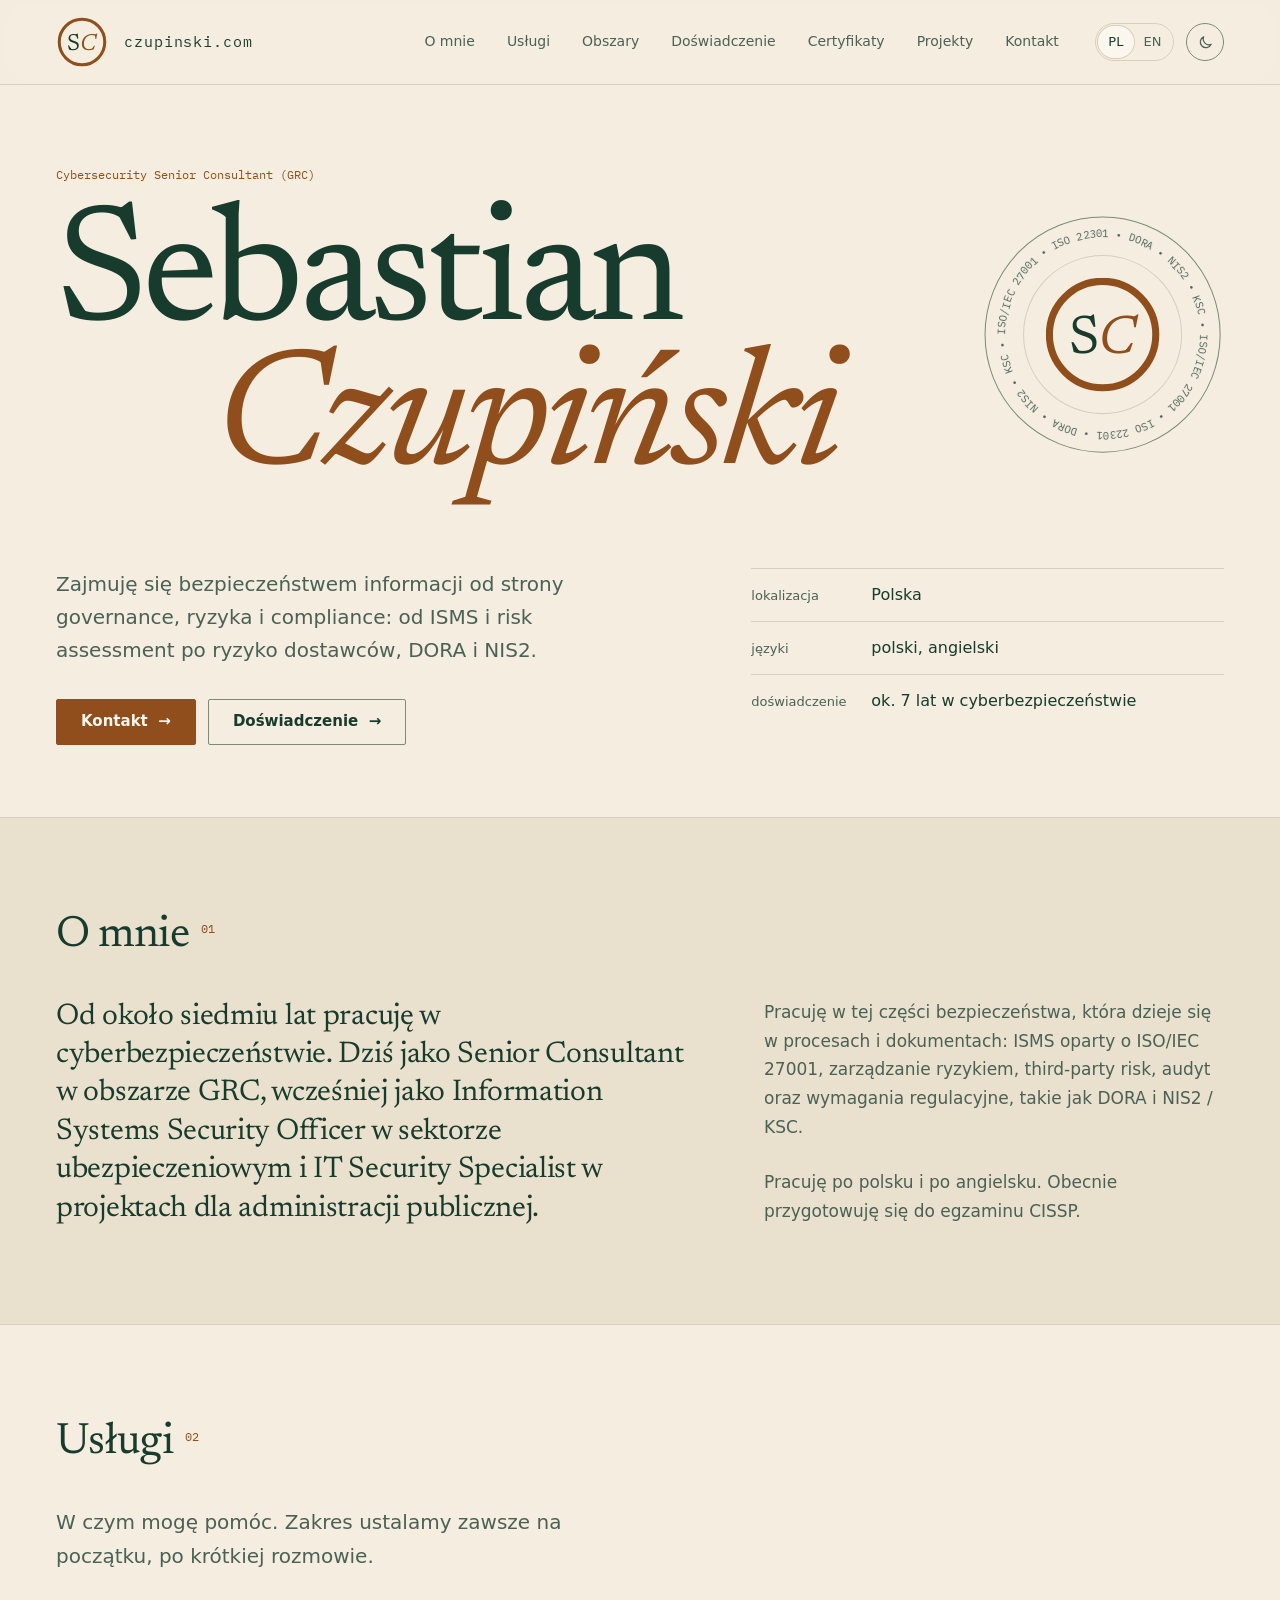
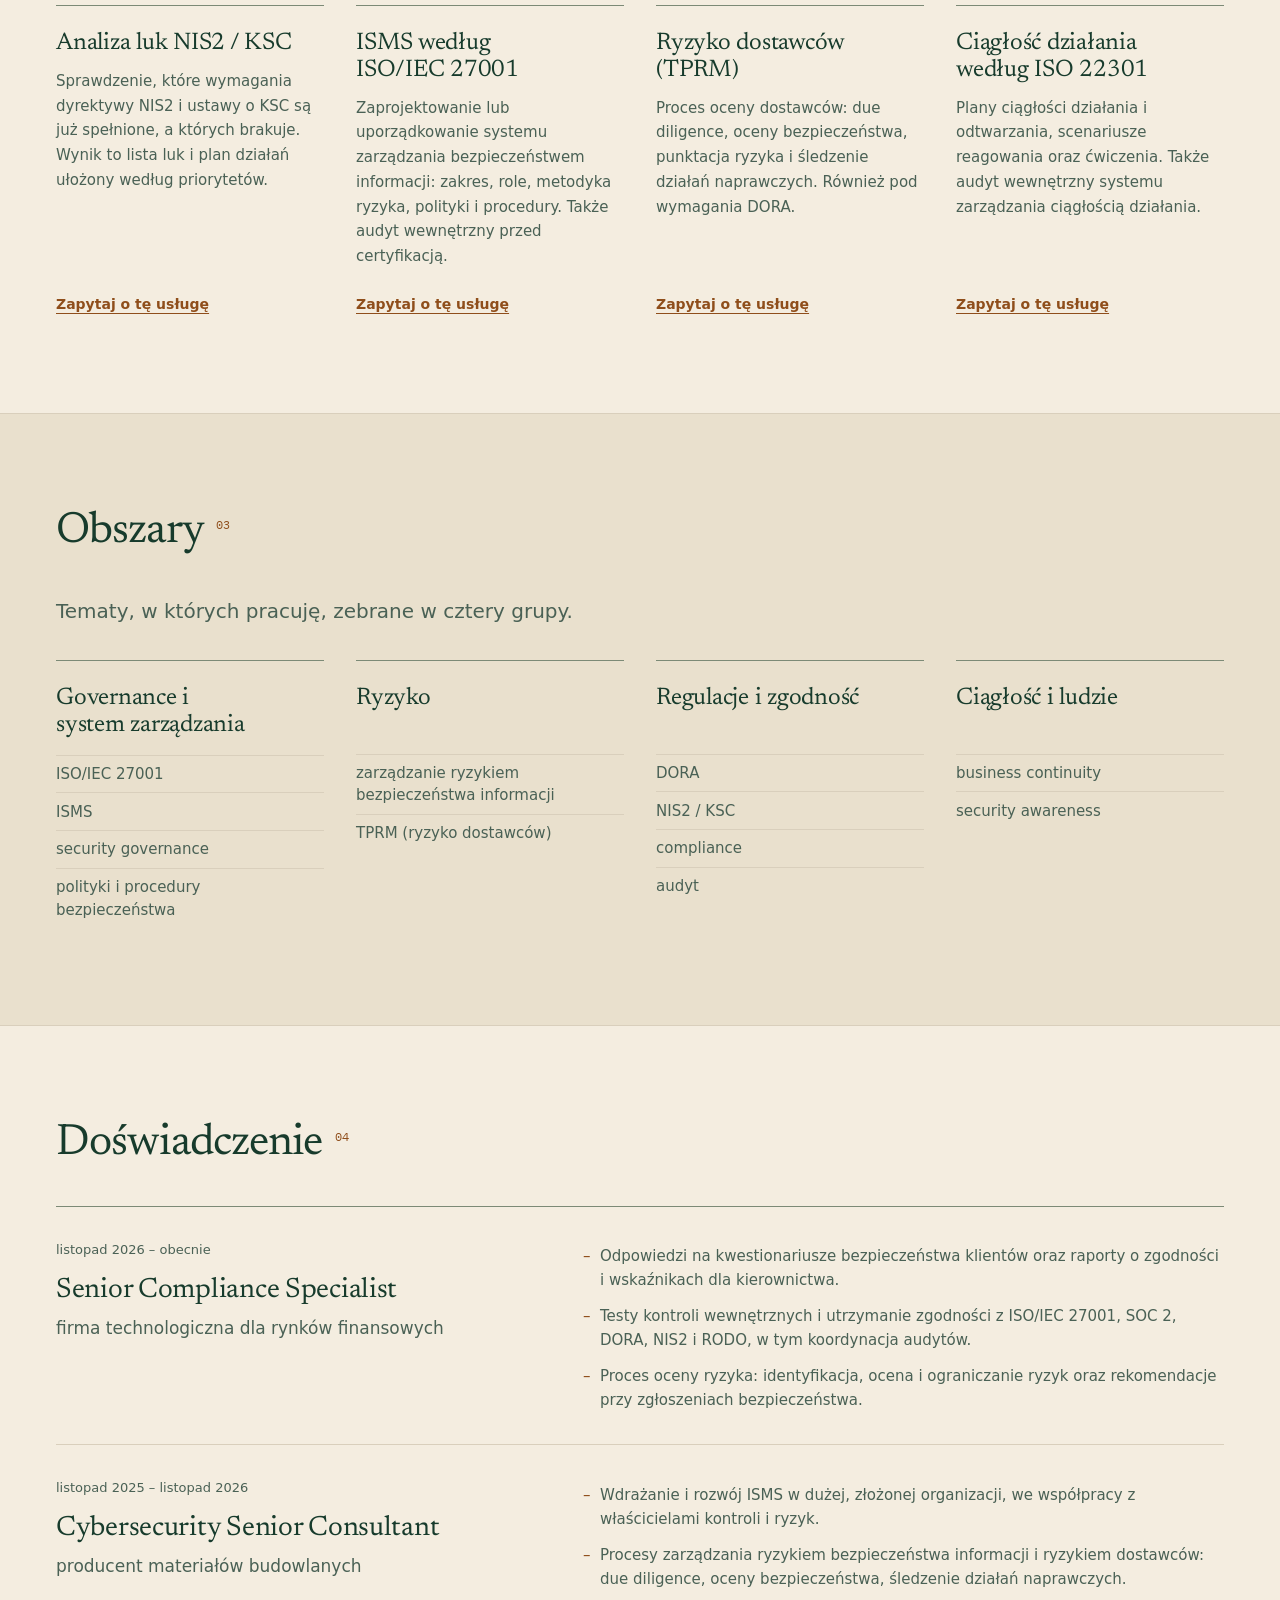
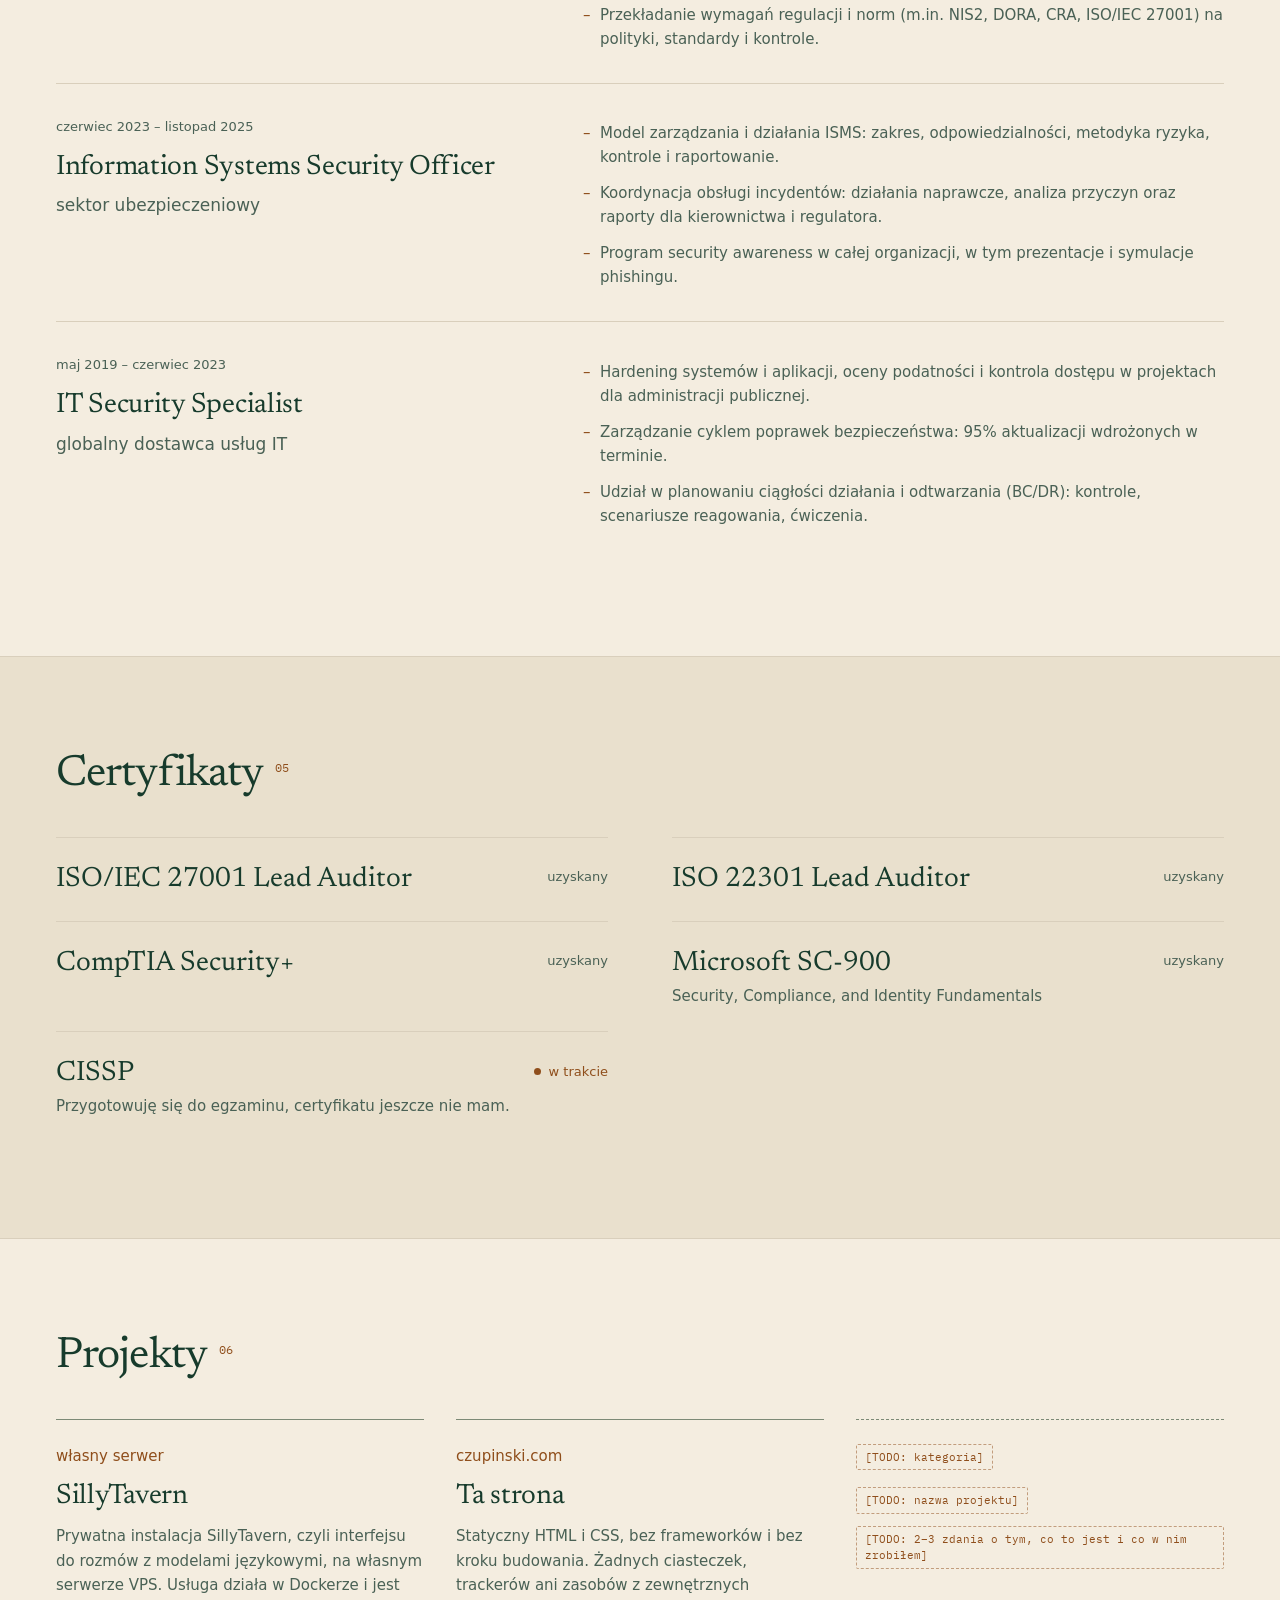
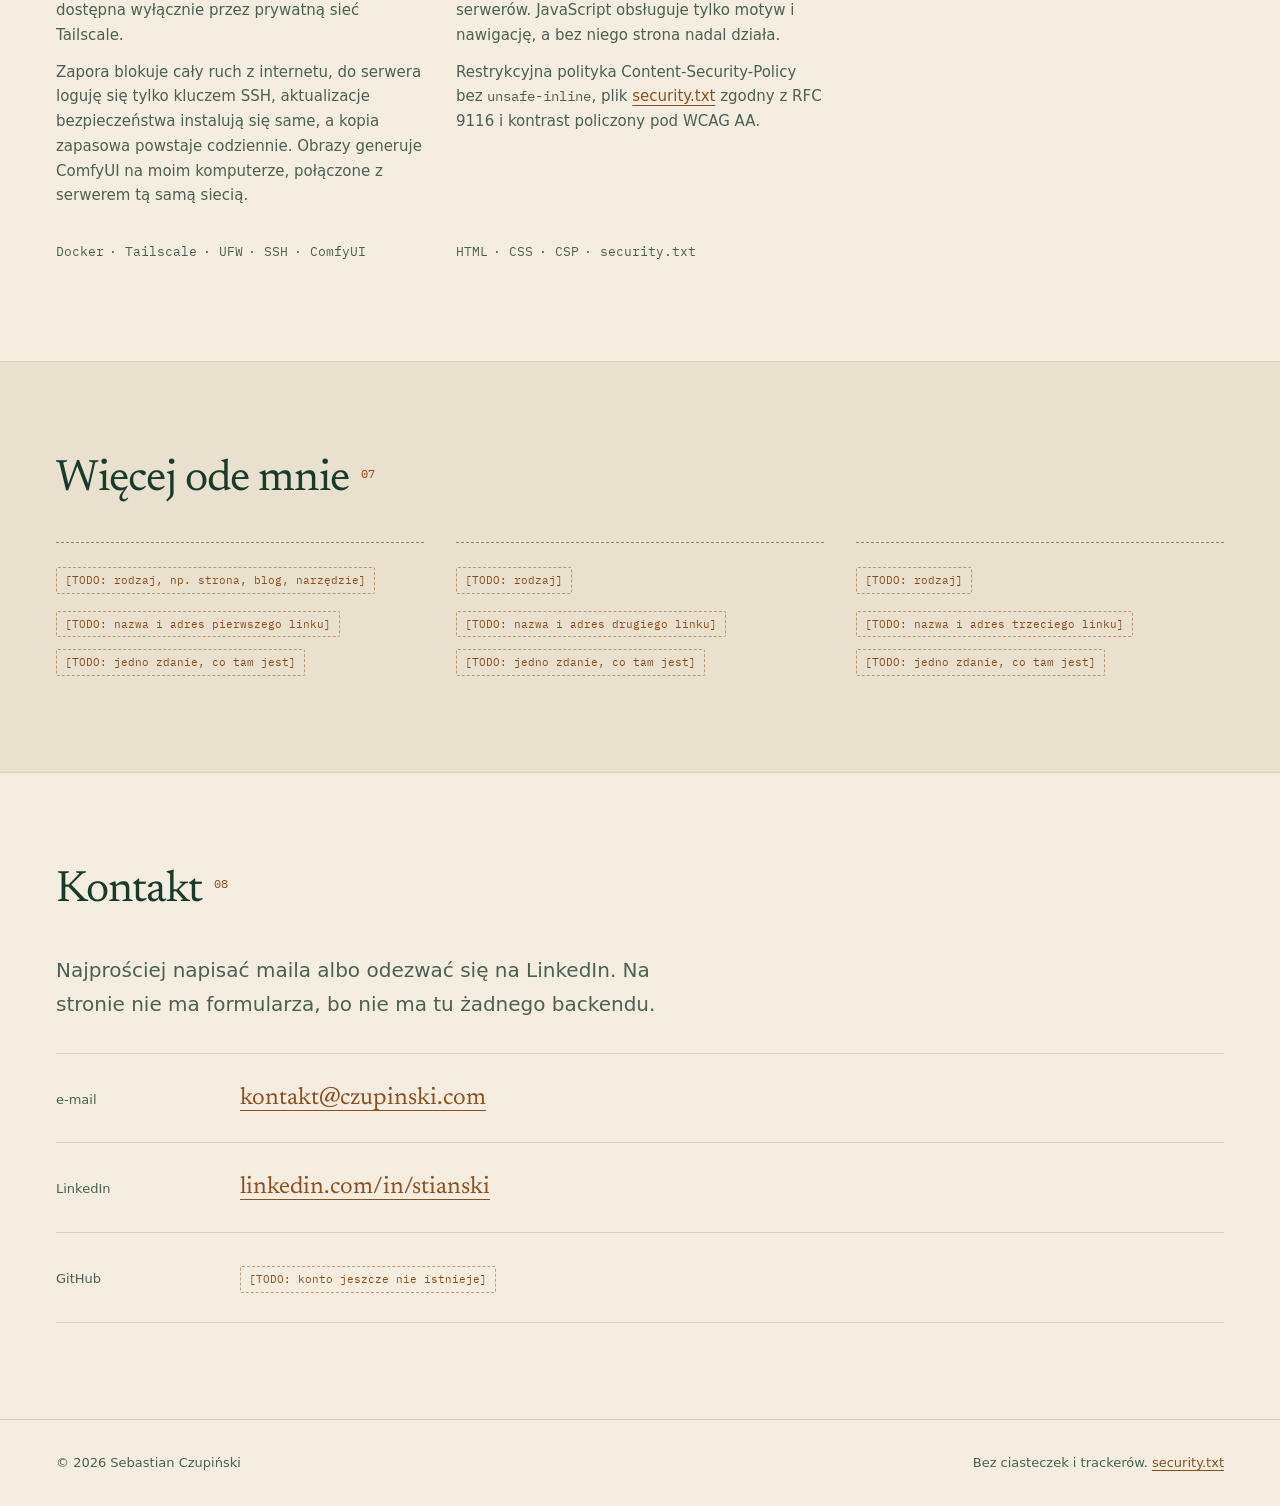
==== index.html @ 632280e1 "Strona czupinski.com: pierwsza wersja do publikacji Kopia katalogu site/ z repozytorium moja-strona " ====
<!DOCTYPE html>
<!-- data-theme="dark" to wartość domyślna; theme.js podmienia ją na zapisany wybór. -->
<html lang="pl" data-theme="dark">
<head>
  <meta charset="utf-8">
  <meta name="viewport" content="width=device-width, initial-scale=1">

  <!--
    Content-Security-Policy. GitHub Pages nie pozwala ustawiać nagłówków HTTP,
    więc polityka jest w znaczniku meta. Zasada: wszystko zabronione (default-src 'none'),
    a potem dopuszczamy tylko własne pliki ('self'). Bez 'unsafe-inline'.
    Hash sha256 dopuszcza jeden konkretny blok inline: dane JSON-LD na dole <head>.
    Po każdej zmianie tego bloku hash trzeba policzyć od nowa: tools\csp-hash.ps1
    Uwaga: frame-ancestors nie działa w meta, to wymagałoby prawdziwego nagłówka.
  -->
  <meta http-equiv="Content-Security-Policy" content="default-src 'none'; script-src 'self' 'sha256-uf+V+81mCAwcq2b9zGaPlx1YVVVJV5bXtL/+klP1aIU='; style-src 'self'; img-src 'self'; font-src 'self'; base-uri 'none'; form-action 'none'">
  <meta name="referrer" content="strict-origin-when-cross-origin">

  <title>Sebastian Czupiński | Cybersecurity Senior Consultant (GRC)</title>
  <meta name="description" content="Sebastian Czupiński, Cybersecurity Senior Consultant (GRC). ISO/IEC 27001, ISMS, zarządzanie ryzykiem, TPRM, DORA, NIS2 / KSC.">
  <meta name="author" content="Sebastian Czupiński">
  <meta name="theme-color" content="#0f1f1a">

  <!-- Adres kanoniczny i powiązanie wersji językowych (dla wyszukiwarek). -->
  <link rel="canonical" href="https://czupinski.com/">
  <link rel="alternate" hreflang="pl" href="https://czupinski.com/">
  <link rel="alternate" hreflang="en" href="https://czupinski.com/en/">
  <link rel="alternate" hreflang="x-default" href="https://czupinski.com/">

  <!-- Open Graph: podgląd linku w komunikatorach i na LinkedIn. Adresy muszą być pełne. -->
  <meta property="og:type" content="website">
  <meta property="og:site_name" content="czupinski.com">
  <meta property="og:title" content="Sebastian Czupiński | Cybersecurity Senior Consultant (GRC)">
  <meta property="og:description" content="Bezpieczeństwo informacji od strony governance, ryzyka i compliance: ISMS, risk assessment, ryzyko dostawców, DORA i NIS2.">
  <meta property="og:url" content="https://czupinski.com/">
  <meta property="og:locale" content="pl_PL">
  <meta property="og:locale:alternate" content="en_GB">
  <meta property="og:image" content="https://czupinski.com/assets/img/og.png">
  <meta property="og:image:width" content="1200">
  <meta property="og:image:height" content="630">
  <meta property="og:image:alt" content="Sebastian Czupiński, Cybersecurity Senior Consultant (GRC)">
  <meta name="twitter:card" content="summary_large_image">

  <link rel="icon" href="assets/img/favicon.svg" type="image/svg+xml">
  <!-- Czcionka nagłówków pobierana z wyprzedzeniem, żeby imię i nazwisko w hero nie "przeskakiwało".
       Dwa pliki, bo "ń" siedzi w zestawie latin-ext. crossorigin jest wymagane przy czcionkach. -->
  <link rel="preload" href="assets/fonts/newsreader-latin-400-normal.woff2" as="font" type="font/woff2" crossorigin>
  <link rel="preload" href="assets/fonts/newsreader-latin-ext-400-italic.woff2" as="font" type="font/woff2" crossorigin>
  <link rel="stylesheet" href="assets/css/style.css">
  <!-- Celowo bez defer: skrypt ma ustawić motyw przed narysowaniem strony. -->
  <script src="assets/js/theme.js"></script>
  <!-- Menu na telefonie, aktywna sekcja, pasek postępu. defer = nie blokuje rysowania strony. -->
  <script src="assets/js/nav.js" defer></script>

  <!-- Dane strukturalne dla wyszukiwarek. Jedna linia, bo z jej treści liczony jest hash w CSP. -->
  <script type="application/ld+json">{"@context":"https://schema.org","@type":"Person","name":"Sebastian Czupiński","jobTitle":"Cybersecurity Senior Consultant (GRC)","url":"https://czupinski.com/","address":{"@type":"PostalAddress","addressCountry":"PL"},"knowsLanguage":["pl","en"],"knowsAbout":["ISO/IEC 27001","ISMS","Information security risk management","Third-party risk management (TPRM)","DORA","NIS2","Audit","Compliance","Security policies and procedures","Security governance","Business continuity","Security awareness"],"sameAs":["https://www.linkedin.com/in/stianski"]}</script>
</head>
<body>
  <a class="skip-link" href="#tresc">Przejdź do treści</a>

  <header class="site-header">
    <div class="container header-inner">
      <a class="brand" href="#top" aria-label="Sebastian Czupiński, początek strony">
        <svg class="brand-mark" viewBox="0 0 120 120" aria-hidden="true" focusable="false">
          <circle class="monogram-ring" cx="60" cy="60" r="52.5"/>
          <text class="monogram-letters" x="59" y="78" text-anchor="middle">S<tspan class="monogram-c">C</tspan></text>
        </svg>
        <span>czupinski.com</span>
      </a>

      <nav class="site-nav" id="menu" aria-label="Sekcje strony">
        <ul>
          <li><a href="#o-mnie">O mnie</a></li>
          <li><a href="#uslugi">Usługi</a></li>
          <li><a href="#obszary">Obszary</a></li>
          <li><a href="#doswiadczenie">Doświadczenie</a></li>
          <li><a href="#certyfikaty">Certyfikaty</a></li>
          <li><a href="#projekty">Projekty</a></li>
          <li><a href="#kontakt">Kontakt</a></li>
        </ul>
      </nav>

      <div class="header-tools">
        <nav class="lang-switch" aria-label="Wersja językowa">
          <span aria-current="true" lang="pl">PL</span>
          <!-- Pełna ścieżka do pliku (a nie samo "en/"), żeby link działał także po otwarciu
               strony dwuklikiem z dysku, gdzie nie ma serwera, który sam dobierze index.html. -->
          <a href="en/index.html" lang="en" hreflang="en" aria-label="English version">EN</a>
        </nav>
        <button class="theme-toggle" type="button" data-theme-toggle
                aria-label="Włącz motyw jasny"
                data-label-light="Włącz motyw jasny"
                data-label-dark="Włącz motyw ciemny">
          <svg class="icon-sun" viewBox="0 0 24 24" fill="none" stroke="currentColor" stroke-width="1.75" stroke-linecap="round" aria-hidden="true" focusable="false">
            <circle cx="12" cy="12" r="4"/>
            <path d="M12 2.5v2.5M12 19v2.5M2.5 12H5M19 12h2.5M5.3 5.3l1.8 1.8M16.9 16.9l1.8 1.8M5.3 18.7l1.8-1.8M16.9 7.1l1.8-1.8"/>
          </svg>
          <svg class="icon-moon" viewBox="0 0 24 24" fill="none" stroke="currentColor" stroke-width="1.75" stroke-linecap="round" stroke-linejoin="round" aria-hidden="true" focusable="false">
            <path d="M20 14.5A8 8 0 0 1 9.5 4a8 8 0 1 0 10.5 10.5z"/>
          </svg>
        </button>
        <!-- Przycisk menu: widoczny tylko na wąskim ekranie i tylko z JavaScriptem (nav.js). -->
        <button class="nav-toggle" type="button" data-nav-toggle
                aria-controls="menu" aria-expanded="false"
                aria-label="Otwórz menu"
                data-label-open="Otwórz menu"
                data-label-close="Zamknij menu">
          <svg class="icon-open" viewBox="0 0 24 24" fill="none" stroke="currentColor" stroke-width="1.75" stroke-linecap="round" aria-hidden="true" focusable="false">
            <path d="M4 8h16M4 16h16"/>
          </svg>
          <svg class="icon-close" viewBox="0 0 24 24" fill="none" stroke="currentColor" stroke-width="1.75" stroke-linecap="round" aria-hidden="true" focusable="false">
            <path d="M6 6l12 12M18 6L6 18"/>
          </svg>
        </button>
      </div>
    </div>
  </header>

  <main id="tresc">

    <!-- 1. HERO -->
    <section class="hero" id="top" aria-labelledby="hero-tytul">
      <div class="container hero-inner">
        <div>
          <p class="eyebrow">Cybersecurity Senior Consultant (GRC)</p>
          <h1 id="hero-tytul">Sebastian <span class="name-accent">Czupiński</span></h1>
          <p class="hero-lead">Zajmuję się bezpieczeństwem informacji od strony governance, ryzyka i compliance: od ISMS i risk assessment po ryzyko dostawców, DORA i NIS2.</p>
          <p class="hero-actions">
            <a class="button" href="#kontakt">Kontakt</a>
            <a class="button button-ghost" href="#doswiadczenie">Doświadczenie</a>
          </p>
          <dl class="hero-facts">
            <div><dt>lokalizacja</dt><dd>Polska</dd></div>
            <div><dt>języki</dt><dd>polski, angielski</dd></div>
            <div><dt>doświadczenie</dt><dd>ok. 7 lat w cyberbezpieczeństwie</dd></div>
          </dl>
        </div>
        <!-- "Pieczęć zgodności" zamiast zdjęcia: monogram, a dookoła normy i regulacje (te same,
             co w sekcji "Obszary"). Dekoracja, więc ukryta przed czytnikami ekranu. -->
        <svg class="seal" viewBox="0 0 240 240" aria-hidden="true" focusable="false">
          <defs>
            <path id="seal-path" d="M24 120A96 96 0 1 1 216 120A96 96 0 1 1 24 120"/>
          </defs>
          <circle class="seal-ring seal-ring-outer" cx="120" cy="120" r="116"/>
          <circle class="seal-ring" cx="120" cy="120" r="78"/>
          <g class="seal-spin">
            <text class="seal-text"><textPath href="#seal-path" textLength="596" lengthAdjust="spacing">ISO/IEC 27001 &#8226; ISO 22301 &#8226; DORA &#8226; NIS2 &#8226; KSC &#8226; ISO/IEC 27001 &#8226; ISO 22301 &#8226; DORA &#8226; NIS2 &#8226; KSC &#8226;</textPath></text>
          </g>
          <g transform="translate(60 60)">
            <circle class="monogram-ring" cx="60" cy="60" r="52.5"/>
            <text class="monogram-letters" x="59" y="78" text-anchor="middle">S<tspan class="monogram-c">C</tspan></text>
          </g>
        </svg>
      </div>
    </section>

    <!-- 2. O MNIE -->
    <section class="section band-alt" id="o-mnie" aria-labelledby="o-mnie-tytul">
      <div class="container section-inner">
        <header>
          <span class="section-label" aria-hidden="true">01</span>
          <h2 id="o-mnie-tytul">O mnie</h2>
        </header>
        <div class="prose">
          <p>Od około siedmiu lat pracuję w cyberbezpieczeństwie. Dziś jako Senior Consultant w obszarze GRC, wcześniej jako Information Systems Security Officer w sektorze ubezpieczeniowym i IT Security Specialist w projektach dla administracji publicznej.</p>
          <p>Pracuję w tej części bezpieczeństwa, która dzieje się w procesach i dokumentach: ISMS oparty o ISO/IEC 27001, zarządzanie ryzykiem, third-party risk, audyt oraz wymagania regulacyjne, takie jak DORA i NIS2 / KSC.</p>
          <p>Pracuję po polsku i po angielsku. Obecnie przygotowuję się do egzaminu CISSP.</p>
        </div>
      </div>
    </section>

    <!-- 3. USŁUGI
         Nowa usługa = skopiuj cały blok <article class="service"> ... </article>. -->
    <section class="section" id="uslugi" aria-labelledby="uslugi-tytul">
      <div class="container section-inner">
        <header>
          <span class="section-label" aria-hidden="true">02</span>
          <h2 id="uslugi-tytul">Usługi</h2>
        </header>
        <div>
          <p class="section-intro">W czym mogę pomóc. Zakres ustalamy zawsze na początku, po krótkiej rozmowie.</p>
          <div class="service-list">
            <article class="service">
              <h3>Analiza luk NIS2 / KSC</h3>
              <p>Sprawdzenie, które wymagania dyrektywy NIS2 i ustawy o KSC są już spełnione, a których brakuje. Wynik to lista luk i plan działań ułożony według priorytetów.</p>
              <a href="#kontakt">Zapytaj o tę usługę</a>
            </article>
            <article class="service">
              <h3>ISMS według ISO/IEC 27001</h3>
              <p>Zaprojektowanie lub uporządkowanie systemu zarządzania bezpieczeństwem informacji: zakres, role, metodyka ryzyka, polityki i procedury. Także audyt wewnętrzny przed certyfikacją.</p>
              <a href="#kontakt">Zapytaj o tę usługę</a>
            </article>
            <article class="service">
              <h3>Ryzyko dostawców (TPRM)</h3>
              <p>Proces oceny dostawców: due diligence, oceny bezpieczeństwa, punktacja ryzyka i śledzenie działań naprawczych. Również pod wymagania DORA.</p>
              <a href="#kontakt">Zapytaj o tę usługę</a>
            </article>
            <article class="service">
              <h3>Ciągłość działania według ISO 22301</h3>
              <p>Plany ciągłości działania i odtwarzania, scenariusze reagowania oraz ćwiczenia. Także audyt wewnętrzny systemu zarządzania ciągłością działania.</p>
              <a href="#kontakt">Zapytaj o tę usługę</a>
            </article>
          </div>
        </div>
      </div>
    </section>

    <!-- 4. OBSZARY -->
    <section class="section band-alt" id="obszary" aria-labelledby="obszary-tytul">
      <div class="container section-inner">
        <header>
          <span class="section-label" aria-hidden="true">03</span>
          <h2 id="obszary-tytul">Obszary</h2>
        </header>
        <div>
          <p class="section-intro">Tematy, w których pracuję, zebrane w cztery grupy.</p>
          <div class="area-grid">
            <div class="area">
              <h3>Governance i system zarządzania</h3>
              <ul class="tags">
                <li>ISO/IEC 27001</li>
                <li>ISMS</li>
                <li>security governance</li>
                <li>polityki i procedury bezpieczeństwa</li>
              </ul>
            </div>
            <div class="area">
              <h3>Ryzyko</h3>
              <ul class="tags">
                <li>zarządzanie ryzykiem bezpieczeństwa informacji</li>
                <li>TPRM (ryzyko dostawców)</li>
              </ul>
            </div>
            <div class="area">
              <h3>Regulacje i zgodność</h3>
              <ul class="tags">
                <li>DORA</li>
                <li>NIS2 / KSC</li>
                <li>compliance</li>
                <li>audyt</li>
              </ul>
            </div>
            <div class="area">
              <h3>Ciągłość i ludzie</h3>
              <ul class="tags">
                <li>business continuity</li>
                <li>security awareness</li>
              </ul>
            </div>
          </div>
        </div>
      </div>
    </section>

    <!-- 5. DOŚWIADCZENIE -->
    <section class="section" id="doswiadczenie" aria-labelledby="doswiadczenie-tytul">
      <div class="container section-inner">
        <header>
          <span class="section-label" aria-hidden="true">04</span>
          <h2 id="doswiadczenie-tytul">Doświadczenie</h2>
        </header>
        <!-- Lista uporządkowana (ol), bo kolejność ma znaczenie: od najnowszej roli.
             Każda pozycja: lewa część (daty, stanowisko, firma), prawa część (najważniejsze zadania). -->
        <ol class="timeline">
          <li>
            <div class="timeline-head">
              <p class="timeline-meta">listopad 2026 – obecnie</p>
              <h3>Senior Compliance Specialist</h3>
              <p class="timeline-context">firma technologiczna dla rynków finansowych</p>
            </div>
            <!-- Nazwy pracodawców są na razie ukryte (zostaje sama branża). Pełne nazwy: docs/TODO.md.
                 Zakres tej roli to zakres obowiązków, nie osiągnięcia: do poprawienia po kilku miesiącach. -->
            <ul class="timeline-points">
              <li>Odpowiedzi na kwestionariusze bezpieczeństwa klientów oraz raporty o zgodności i wskaźnikach dla kierownictwa.</li>
              <li>Testy kontroli wewnętrznych i utrzymanie zgodności z ISO/IEC 27001, SOC 2, DORA, NIS2 i RODO, w tym koordynacja audytów.</li>
              <li>Proces oceny ryzyka: identyfikacja, ocena i ograniczanie ryzyk oraz rekomendacje przy zgłoszeniach bezpieczeństwa.</li>
            </ul>
          </li>
          <li>
            <div class="timeline-head">
              <p class="timeline-meta">listopad 2025 – listopad 2026</p>
              <h3>Cybersecurity Senior Consultant</h3>
              <p class="timeline-context">producent materiałów budowlanych</p>
            </div>
            <ul class="timeline-points">
              <li>Wdrażanie i rozwój ISMS w dużej, złożonej organizacji, we współpracy z właścicielami kontroli i ryzyk.</li>
              <li>Procesy zarządzania ryzykiem bezpieczeństwa informacji i ryzykiem dostawców: due diligence, oceny bezpieczeństwa, śledzenie działań naprawczych.</li>
              <li>Przekładanie wymagań regulacji i norm (m.in. NIS2, DORA, CRA, ISO/IEC 27001) na polityki, standardy i kontrole.</li>
            </ul>
          </li>
          <li>
            <div class="timeline-head">
              <p class="timeline-meta">czerwiec 2023 – listopad 2025</p>
              <h3>Information Systems Security Officer</h3>
              <p class="timeline-context">sektor ubezpieczeniowy</p>
            </div>
            <ul class="timeline-points">
              <li>Model zarządzania i działania ISMS: zakres, odpowiedzialności, metodyka ryzyka, kontrole i raportowanie.</li>
              <li>Koordynacja obsługi incydentów: działania naprawcze, analiza przyczyn oraz raporty dla kierownictwa i regulatora.</li>
              <li>Program security awareness w całej organizacji, w tym prezentacje i symulacje phishingu.</li>
            </ul>
          </li>
          <li>
            <div class="timeline-head">
              <p class="timeline-meta">maj 2019 – czerwiec 2023</p>
              <h3>IT Security Specialist</h3>
              <p class="timeline-context">globalny dostawca usług IT</p>
            </div>
            <ul class="timeline-points">
              <li>Hardening systemów i aplikacji, oceny podatności i kontrola dostępu w projektach dla administracji publicznej.</li>
              <li>Zarządzanie cyklem poprawek bezpieczeństwa: 95% aktualizacji wdrożonych w terminie.</li>
              <li>Udział w planowaniu ciągłości działania i odtwarzania (BC/DR): kontrole, scenariusze reagowania, ćwiczenia.</li>
            </ul>
          </li>
        </ol>
      </div>
    </section>

    <!-- 6. CERTYFIKATY -->
    <section class="section band-alt" id="certyfikaty" aria-labelledby="certyfikaty-tytul">
      <div class="container section-inner">
        <header>
          <span class="section-label" aria-hidden="true">05</span>
          <h2 id="certyfikaty-tytul">Certyfikaty</h2>
        </header>
        <ul class="cert-list">
          <li>
            <span class="cert-name">ISO/IEC 27001 Lead Auditor</span>
            <span class="status">uzyskany</span>
          </li>
          <li>
            <span class="cert-name">ISO 22301 Lead Auditor</span>
            <span class="status">uzyskany</span>
          </li>
          <li>
            <span class="cert-name">CompTIA Security+</span>
            <span class="status">uzyskany</span>
          </li>
          <li>
            <span class="cert-name">Microsoft SC-900
              <span class="cert-detail" lang="en">Security, Compliance, and Identity Fundamentals</span>
            </span>
            <span class="status">uzyskany</span>
          </li>
          <li>
            <span class="cert-name">CISSP
              <span class="cert-detail">Przygotowuję się do egzaminu, certyfikatu jeszcze nie mam.</span>
            </span>
            <span class="status status-progress">w trakcie</span>
          </li>
        </ul>
      </div>
    </section>

    <!-- 7. PROJEKTY
         Nowy projekt = skopiuj cały blok <article class="card"> ... </article>
         i podmień treść. Szczegóły w README.md. -->
    <section class="section" id="projekty" aria-labelledby="projekty-tytul">
      <div class="container section-inner">
        <header>
          <span class="section-label" aria-hidden="true">06</span>
          <h2 id="projekty-tytul">Projekty</h2>
        </header>
        <div class="card-grid">
          <article class="card">
            <p class="card-kicker">własny serwer</p>
            <h3>SillyTavern</h3>
            <p>Prywatna instalacja SillyTavern, czyli interfejsu do rozmów z modelami językowymi, na własnym serwerze VPS. Usługa działa w Dockerze i jest dostępna wyłącznie przez prywatną sieć Tailscale.</p>
            <p>Zapora blokuje cały ruch z internetu, do serwera loguję się tylko kluczem SSH, aktualizacje bezpieczeństwa instalują się same, a kopia zapasowa powstaje codziennie. Obrazy generuje ComfyUI na moim komputerze, połączone z serwerem tą samą siecią.</p>
            <ul class="tags">
              <li>Docker</li>
              <li>Tailscale</li>
              <li>UFW</li>
              <li>SSH</li>
              <li>ComfyUI</li>
            </ul>
          </article>

          <article class="card">
            <p class="card-kicker">czupinski.com</p>
            <h3>Ta strona</h3>
            <p>Statyczny HTML i CSS, bez frameworków i bez kroku budowania. Żadnych ciasteczek, trackerów ani zasobów z zewnętrznych serwerów. JavaScript obsługuje tylko motyw i nawigację, a bez niego strona nadal działa.</p>
            <p>Restrykcyjna polityka Content-Security-Policy bez <code>unsafe-inline</code>, plik <a href=".well-known/security.txt">security.txt</a> zgodny z RFC 9116 i kontrast policzony pod WCAG AA.</p>
            <ul class="tags">
              <li>HTML</li>
              <li>CSS</li>
              <li>CSP</li>
              <li>security.txt</li>
            </ul>
          </article>

          <!-- Pusty szablon na kolejny projekt. -->
          <article class="card card-empty">
            <p class="card-kicker"><span class="todo">[TODO: kategoria]</span></p>
            <h3><span class="todo">[TODO: nazwa projektu]</span></h3>
            <p><span class="todo">[TODO: 2–3 zdania o tym, co to jest i co w nim zrobiłem]</span></p>
          </article>
        </div>
      </div>
    </section>

    <!-- 8. LINKI: miejsce na promowane odnośniki (inne strony, profile, publikacje).
         Wypełnienie: zamień znaczniki na treść, a nazwę owiń linkiem, np.
         <h3><a href="https://adres" rel="noopener noreferrer">Nazwa</a></h3>
         Niepotrzebne karty usuń w całości. -->
    <section class="section band-alt" id="linki" aria-labelledby="linki-tytul">
      <div class="container section-inner">
        <header>
          <span class="section-label" aria-hidden="true">07</span>
          <h2 id="linki-tytul">Więcej ode mnie</h2>
        </header>
        <div class="card-grid">
          <article class="card card-empty">
            <p class="card-kicker"><span class="todo">[TODO: rodzaj, np. strona, blog, narzędzie]</span></p>
            <h3><span class="todo">[TODO: nazwa i adres pierwszego linku]</span></h3>
            <p><span class="todo">[TODO: jedno zdanie, co tam jest]</span></p>
          </article>
          <article class="card card-empty">
            <p class="card-kicker"><span class="todo">[TODO: rodzaj]</span></p>
            <h3><span class="todo">[TODO: nazwa i adres drugiego linku]</span></h3>
            <p><span class="todo">[TODO: jedno zdanie, co tam jest]</span></p>
          </article>
          <article class="card card-empty">
            <p class="card-kicker"><span class="todo">[TODO: rodzaj]</span></p>
            <h3><span class="todo">[TODO: nazwa i adres trzeciego linku]</span></h3>
            <p><span class="todo">[TODO: jedno zdanie, co tam jest]</span></p>
          </article>
        </div>
      </div>
    </section>

    <!-- 9. KONTAKT -->
    <section class="section" id="kontakt" aria-labelledby="kontakt-tytul">
      <div class="container section-inner">
        <header>
          <span class="section-label" aria-hidden="true">08</span>
          <h2 id="kontakt-tytul">Kontakt</h2>
        </header>
        <div>
          <p class="section-intro">Najprościej napisać maila albo odezwać się na LinkedIn. Na stronie nie ma formularza, bo nie ma tu żadnego backendu.</p>
          <!-- Po uzupełnieniu danych zamień znaczniki na linki. Gotowe wzory są w docs/WDROZENIE.md. -->
          <dl class="contact-list">
            <div><dt>e-mail</dt><dd><a href="mailto:kontakt@czupinski.com">kontakt@czupinski.com</a></dd></div>
            <div><dt>LinkedIn</dt><dd><a href="https://www.linkedin.com/in/stianski" rel="noopener noreferrer">linkedin.com/in/stianski</a></dd></div>
            <div><dt>GitHub</dt><dd><span class="todo">[TODO: konto jeszcze nie istnieje]</span></dd></div>
          </dl>
        </div>
      </div>
    </section>

  </main>

  <!-- 8. STOPKA -->
  <footer class="site-footer">
    <div class="container footer-inner">
      <p>© 2026 Sebastian Czupiński</p>
      <p>Bez ciasteczek i trackerów. <a href=".well-known/security.txt">security.txt</a></p>
    </div>
  </footer>
</body>
</html>
---- assets/css/style.css ----
/* ==========================================================================
   czupinski.com - arkusz stylów
   Jeden plik, bez preprocesora. Kolejność:
     1. Zmienne (paleta, typografia, odstępy)
     2. Baza i reset
     3. Elementy wspólne (linki, focus, przyciski, znacznik TODO)
     4. Nagłówek i nawigacja
     5. Hero
     6. Sekcje i ich zawartość
     7. Stopka, strona 404
     8. Punkty łamania (media queries)
     9. Ruch (tylko gdy użytkownik go nie ograniczył)
   Pełna dokumentacja kolorów: docs/paleta.md
   ========================================================================== */

/* 0. CZCIONKI --------------------------------------------------------------
   Dwie czcionki trzymane lokalnie w assets/fonts (licencja OFL, szczegóły w
   assets/fonts/README.md): Newsreader do nagłówków, IBM Plex Mono do etykiet.
   Dzięki temu strona wygląda tak samo na Windows, macOS i Androidzie.
   Każdy krój jest w dwóch plikach: "latin" (podstawowe znaki) i "latin-ext"
   (m.in. polskie ą, ę, ł, ń, ś, ź, ż). Zakres unicode-range mówi przeglądarce,
   który plik zawiera które znaki, więc wersja angielska pobiera tylko "latin".
   font-display: swap = tekst jest widoczny od razu w czcionce systemowej,
   a po chwili podmienia się na docelową. */
@font-face {
  font-family: "Newsreader";
  font-style: normal;
  font-weight: 400;
  font-display: swap;
  src: url("../fonts/newsreader-latin-ext-400-normal.woff2") format("woff2");
  unicode-range: U+0100-02BA, U+02BD-02C5, U+02C7-02CC, U+02CE-02D7, U+02DD-02FF, U+0304, U+0308, U+0329, U+1D00-1DBF, U+1E00-1E9F, U+1EF2-1EFF, U+2020, U+20A0-20AB, U+20AD-20C0, U+2113, U+2C60-2C7F, U+A720-A7FF;
}

@font-face {
  font-family: "Newsreader";
  font-style: normal;
  font-weight: 400;
  font-display: swap;
  src: url("../fonts/newsreader-latin-400-normal.woff2") format("woff2");
  unicode-range: U+0000-00FF, U+0131, U+0152-0153, U+02BB-02BC, U+02C6, U+02DA, U+02DC, U+0304, U+0308, U+0329, U+2000-206F, U+20AC, U+2122, U+2191, U+2193, U+2212, U+2215, U+FEFF, U+FFFD;
}

@font-face {
  font-family: "Newsreader";
  font-style: italic;
  font-weight: 400;
  font-display: swap;
  src: url("../fonts/newsreader-latin-ext-400-italic.woff2") format("woff2");
  unicode-range: U+0100-02BA, U+02BD-02C5, U+02C7-02CC, U+02CE-02D7, U+02DD-02FF, U+0304, U+0308, U+0329, U+1D00-1DBF, U+1E00-1E9F, U+1EF2-1EFF, U+2020, U+20A0-20AB, U+20AD-20C0, U+2113, U+2C60-2C7F, U+A720-A7FF;
}

@font-face {
  font-family: "Newsreader";
  font-style: italic;
  font-weight: 400;
  font-display: swap;
  src: url("../fonts/newsreader-latin-400-italic.woff2") format("woff2");
  unicode-range: U+0000-00FF, U+0131, U+0152-0153, U+02BB-02BC, U+02C6, U+02DA, U+02DC, U+0304, U+0308, U+0329, U+2000-206F, U+20AC, U+2122, U+2191, U+2193, U+2212, U+2215, U+FEFF, U+FFFD;
}

@font-face {
  font-family: "IBM Plex Mono";
  font-style: normal;
  font-weight: 400;
  font-display: swap;
  src: url("../fonts/ibm-plex-mono-latin-ext-400-normal.woff2") format("woff2");
  unicode-range: U+0100-02BA, U+02BD-02C5, U+02C7-02CC, U+02CE-02D7, U+02DD-02FF, U+0304, U+0308, U+0329, U+1D00-1DBF, U+1E00-1E9F, U+1EF2-1EFF, U+2020, U+20A0-20AB, U+20AD-20C0, U+2113, U+2C60-2C7F, U+A720-A7FF;
}

@font-face {
  font-family: "IBM Plex Mono";
  font-style: normal;
  font-weight: 400;
  font-display: swap;
  src: url("../fonts/ibm-plex-mono-latin-400-normal.woff2") format("woff2");
  unicode-range: U+0000-00FF, U+0131, U+0152-0153, U+02BB-02BC, U+02C6, U+02DA, U+02DC, U+0304, U+0308, U+0329, U+2000-206F, U+20AC, U+2122, U+2191, U+2193, U+2212, U+2215, U+FEFF, U+FFFD;
}

/* 1. ZMIENNE ---------------------------------------------------------------
   Motyw ciemny jest domyślny, więc jego kolory siedzą w :root.
   Motyw jasny tylko nadpisuje te same zmienne - reszta CSS nie wie,
   który motyw jest aktywny. Dzięki temu zmiana palety to edycja tych
   bloków i niczego więcej. */
:root {
  --color-bg: #0f1f1a;              /* tło strony */
  --color-surface: #162b23;         /* karty, tagi */
  --color-text: #f4ede0;            /* tekst główny */
  --color-heading: #f4ede0;         /* nagłówki */
  --color-text-muted: #b5bfb0;      /* tekst przygaszony */
  --color-accent: #d4935a;          /* miedź: linki, etykiety, akcenty */
  --color-accent-hover: #e6ae7c;    /* miedź po najechaniu */
  --color-on-accent: #0f1f1a;       /* tekst na miedzianym tle */
  --color-border: #2e4a3d;          /* obramowania dekoracyjne */
  --color-border-strong: #5f8472;   /* obramowania kontrolek (min. 3:1) */
  --color-rail: #0b1713;            /* boczne kolumny po obu stronach ekranu */

  /* Efekty: poświata w hero i cień kart. Osobne zmienne, bo w każdym
     motywie potrzebują innej siły. */
  --color-glow: rgba(31, 77, 58, 0.5);
  --shadow-card: 0 1px 0 rgba(244, 237, 224, 0.04) inset, 0 18px 40px -24px rgba(0, 0, 0, 0.6);

  /* Mówi przeglądarce, jak rysować własne elementy (paski przewijania itp.). */
  color-scheme: dark;

  /* Typografia: szeryfowa do nagłówków (ciepło), bezszeryfowa do tekstu
     (czytelność), monospace do etykiet, tagów i dat (akcent techniczny).
     Nagłówki i etykiety mają własne czcionki z sekcji 0; reszta listy to zapas
     na czas ładowania. Tekst główny zostaje w czcionce systemowej. */
  --font-serif: "Newsreader", "Iowan Old Style", "Palatino Linotype", Palatino, Georgia, "Times New Roman", serif;
  --font-sans: system-ui, -apple-system, "Segoe UI", Roboto, "Helvetica Neue", Arial, sans-serif;
  --font-mono: "IBM Plex Mono", ui-monospace, "Cascadia Code", "SF Mono", Menlo, Consolas, "Liberation Mono", monospace;

  /* Skala odstępów: wielokrotności 0.25rem, żeby wszystko trzymało rytm. */
  --space-1: 0.25rem;
  --space-2: 0.5rem;
  --space-3: 0.75rem;
  --space-4: 1rem;
  --space-5: 1.5rem;
  --space-6: 2rem;
  --space-7: 3rem;
  --space-8: 4.5rem;
  --space-9: 7rem;
  --space-10: 9rem;

  --content-width: 70rem;
  --gutter: 1.25rem;
  --radius: 0.25rem;
  --radius-card: 0.625rem;
}

/* Atrybut data-theme ustawia assets/js/theme.js na elemencie <html>. */
:root[data-theme="light"] {
  --color-bg: #f4ede0;
  --color-surface: #fbf7ee;
  --color-text: #1f4d3a;
  --color-heading: #173b2c;
  --color-text-muted: #4a6155;
  --color-accent: #8f4e1b;
  --color-accent-hover: #6f3b12;
  --color-on-accent: #fbf7ee;
  --color-border: #d9cfbc;
  --color-border-strong: #7c8a76;
  --color-rail: #e9e0cd;

  --color-glow: rgba(184, 115, 51, 0.1);
  --shadow-card: 0 1px 2px rgba(23, 59, 44, 0.05), 0 18px 40px -28px rgba(23, 59, 44, 0.35);

  color-scheme: light;
}

/* Pas "stonowany" (klasa na sekcji): te same kolory, tylko tło o pół tonu inne.
   Co druga sekcja go dostaje, żeby sekcje było od siebie lepiej widać. */
.band-alt {
  --color-bg: #162c23;
  --color-surface: #1e382e;
}

[data-theme="light"] .band-alt {
  --color-bg: #e9e0cd;
  --color-surface: #fbf7ee;
}

/* 2. BAZA ------------------------------------------------------------------ */
*,
*::before,
*::after {
  box-sizing: border-box;
}

html {
  /* Bez tego iOS potrafi sam powiększać tekst po obróceniu telefonu. */
  -webkit-text-size-adjust: 100%;
  text-size-adjust: 100%;
  /* Kotwice nie chowają się pod przyklejonym nagłówkiem. */
  scroll-padding-top: 8rem;
}

body {
  margin: 0;
  background: var(--color-bg);
  color: var(--color-text);
  font-family: var(--font-sans);
  font-size: 1.0625rem;
  line-height: 1.7;
  overflow-wrap: break-word;
  -webkit-font-smoothing: antialiased;
  text-rendering: optimizeLegibility;
}

h1,
h2,
h3,
p,
ul,
ol,
dl,
dd {
  margin: 0;
}

ul,
ol {
  padding: 0;
  list-style: none;
}

h1,
h2,
h3 {
  color: var(--color-heading);
  font-family: var(--font-serif);
  font-weight: 400;
  line-height: 1.12;
  letter-spacing: -0.01em;
  text-wrap: balance;
}

svg {
  display: block;
}

::selection {
  background: var(--color-accent);
  color: var(--color-on-accent);
}

/* 3. ELEMENTY WSPÓLNE ------------------------------------------------------ */
.container {
  width: 100%;
  max-width: var(--content-width);
  margin-inline: auto;
  padding-inline: var(--gutter);
}

a {
  color: var(--color-accent);
  text-decoration-thickness: 1px;
  text-underline-offset: 0.25em;
}

a:hover {
  color: var(--color-accent-hover);
}

/* Widoczny focus tylko przy nawigacji klawiaturą (:focus-visible),
   żeby nie pojawiał się po zwykłym kliknięciu myszą. */
:focus-visible {
  outline: 2px solid var(--color-accent);
  outline-offset: 3px;
  border-radius: 2px;
}

/* Link "przejdź do treści": niewidoczny, dopóki nie dostanie focusu z klawiatury. */
.skip-link {
  position: absolute;
  top: var(--space-3);
  left: var(--space-3);
  z-index: 20;
  padding: var(--space-2) var(--space-4);
  background: var(--color-accent);
  color: var(--color-on-accent);
  font-family: var(--font-mono);
  font-size: 0.875rem;
  text-decoration: none;
  border-radius: var(--radius);
  transform: translateY(-300%);
}

.skip-link:focus {
  color: var(--color-on-accent);
  transform: none;
}

/* Tekst tylko dla czytników ekranu. */
.visually-hidden {
  position: absolute;
  width: 1px;
  height: 1px;
  margin: -1px;
  padding: 0;
  overflow: hidden;
  clip-path: inset(50%);
  white-space: nowrap;
  border: 0;
}

code {
  font-family: var(--font-mono);
  font-size: 0.9em;
}

/* Wspólny styl małych etykiet: monospace, wersaliki, szerokie światła między literami.
   To ten sam "głos" w nawigacji, numerach sekcji, statusach i przyciskach. */
.eyebrow,
.section-label,
.site-nav a,
.lang-switch,
.button,
.status,
.card-kicker,
.timeline-meta,
.hero-facts dt,
.contact-list dt,
.site-footer {
  font-family: var(--font-mono);
  font-size: 0.75rem;
  letter-spacing: 0.12em;
  text-transform: uppercase;
}

/* Przyciski to zwykłe linki-kotwice, więc działają bez JavaScriptu. */
.button {
  display: inline-flex;
  align-items: center;
  justify-content: center;
  min-height: 2.875rem;
  padding: 0 var(--space-5);
  background: var(--color-accent);
  color: var(--color-on-accent);
  border: 1px solid var(--color-accent);
  border-radius: var(--radius);
  text-decoration: none;
}

/* Strzałka dopisana w CSS. Drugie "content" podaje pusty tekst zastępczy,
   żeby czytniki ekranu jej nie czytały; starsze przeglądarki biorą pierwsze. */
.button::after {
  content: "→";
  content: "→" / "";
  margin-left: 0.7em;
}

.button:hover {
  background: var(--color-accent-hover);
  border-color: var(--color-accent-hover);
  color: var(--color-on-accent);
}

.button-ghost {
  background: transparent;
  color: var(--color-heading);
  border-color: var(--color-border-strong);
}

.button-ghost:hover {
  background: transparent;
  color: var(--color-accent);
  border-color: var(--color-accent);
}

/* Znacznik braków do uzupełnienia. Ma być widać, że to nie jest treść docelowa.
   Celowo bez wersalików: to notatka robocza, nie element projektu. */
.todo {
  display: inline-block;
  padding: 0.15em 0.6em;
  border: 1px dashed var(--color-accent);
  border-radius: var(--radius);
  color: var(--color-accent);
  font-family: var(--font-mono);
  font-size: 0.8125rem;
  font-style: normal;
  letter-spacing: 0;
  line-height: 1.5;
  text-transform: none;
}

/* 4. NAGŁÓWEK I NAWIGACJA -------------------------------------------------- */
.site-header {
  position: sticky;
  top: 0;
  z-index: 10;
  /* Pierwsza deklaracja to zapas dla starszych przeglądarek. Nowsze biorą drugą:
     lekko przezroczyste tło z rozmyciem tego, co przewija się pod nagłówkiem. */
  background: var(--color-bg);
  background: color-mix(in srgb, var(--color-bg) 82%, transparent);
  -webkit-backdrop-filter: blur(14px) saturate(140%);
  backdrop-filter: blur(14px) saturate(140%);
  border-bottom: 1px solid var(--color-border);
}

/* Na telefonie: dwa wiersze (marka + kontrolki, pod spodem nawigacja).
   Na szerokim ekranie wszystko w jednym wierszu - patrz sekcja 8. */
.header-inner {
  display: flex;
  flex-wrap: wrap;
  align-items: center;
  justify-content: space-between;
  gap: var(--space-2) var(--space-6);
  padding-block: var(--space-3);
}

.brand {
  display: inline-flex;
  align-items: center;
  gap: var(--space-3);
  color: var(--color-heading);
  font-family: var(--font-mono);
  font-size: 0.8125rem;
  letter-spacing: 0.06em;
  text-decoration: none;
}

.brand:hover {
  color: var(--color-accent);
}

.brand-mark {
  width: 2.25rem;
  height: 2.25rem;
  flex: none;
}

.site-nav {
  order: 3;
  width: 100%;
  /* Gdyby linki nie zmieściły się w wierszu, przewijają się w poziomie
     zamiast rozpychać stronę. Maska wygasza prawą krawędź i podpowiada,
     że dalej coś jeszcze jest. */
  overflow-x: auto;
  scrollbar-width: none;
  -webkit-mask-image: linear-gradient(to right, #000 82%, transparent);
  mask-image: linear-gradient(to right, #000 82%, transparent);
}

.site-nav ul {
  display: flex;
  gap: var(--space-5);
  /* Margines na obrys focusu i zapas z prawej, żeby ostatni link wyjechał spod maski. */
  padding: var(--space-1) var(--space-7) var(--space-1) var(--space-1);
}

.site-nav a {
  display: block;
  padding-block: var(--space-2);
  color: var(--color-text-muted);
  text-decoration: none;
  white-space: nowrap;
  /* Miedziana kreska pod linkiem, która "wyrasta" po najechaniu: to tło o szerokości 0 -> 100%. */
  background: linear-gradient(var(--color-accent), var(--color-accent)) no-repeat left bottom / 0 1px;
}

.site-nav a:hover,
.site-nav a:focus-visible {
  background-size: 100% 1px;
}

.site-nav a:hover {
  color: var(--color-heading);
}

.header-tools {
  display: flex;
  align-items: center;
  gap: var(--space-3);
}

/* Przełącznik języka jako jedna "pigułka" z dwoma polami. */
.lang-switch {
  display: flex;
  align-items: center;
  padding: 2px;
  border: 1px solid var(--color-border);
  border-radius: 999px;
}

.lang-switch a,
.lang-switch span {
  min-width: 2.25rem;
  padding: 0.3rem 0.6rem;
  border-radius: 999px;
  text-align: center;
  text-decoration: none;
}

.lang-switch a {
  color: var(--color-text-muted);
}

.lang-switch a:hover {
  color: var(--color-accent);
}

/* Bieżący język: wyróżniony, ale nie jest linkiem. */
.lang-switch [aria-current] {
  background: var(--color-surface);
  color: var(--color-heading);
  box-shadow: 0 0 0 1px var(--color-border);
}

/* Przełącznik motywu wymaga JavaScriptu, więc bez JS go nie pokazujemy.
   Klasę .js dodaje na <html> plik theme.js. */
.theme-toggle {
  display: none;
  align-items: center;
  justify-content: center;
  width: 2.375rem;
  height: 2.375rem;
  padding: 0;
  background: transparent;
  color: var(--color-text-muted);
  border: 1px solid var(--color-border-strong);
  border-radius: 50%;
  cursor: pointer;
}

.js .theme-toggle {
  display: inline-flex;
}

.theme-toggle:hover {
  color: var(--color-accent);
  border-color: var(--color-accent);
}

.theme-toggle svg {
  width: 1.0625rem;
  height: 1.0625rem;
}

/* Ikona pokazuje motyw, na który przełączymy: w ciemnym słońce, w jasnym księżyc. */
.icon-moon,
[data-theme="light"] .icon-sun {
  display: none;
}

[data-theme="light"] .icon-moon {
  display: block;
}

/* Przycisk menu (telefon i tablet). Wygląda jak przycisk motywu. Bez JavaScriptu
   jest ukryty, a menu zostaje widoczne i przewija się w poziomie. */
.nav-toggle {
  display: none;
  align-items: center;
  justify-content: center;
  width: 2.375rem;
  height: 2.375rem;
  padding: 0;
  background: transparent;
  color: var(--color-heading);
  border: 1px solid var(--color-border-strong);
  border-radius: 50%;
  cursor: pointer;
}

.js .nav-toggle {
  display: inline-flex;
}

.nav-toggle:hover {
  color: var(--color-accent);
  border-color: var(--color-accent);
}

.nav-toggle svg {
  width: 1.125rem;
  height: 1.125rem;
}

/* Ikona zależy od stanu: dwie kreski, gdy menu jest zwinięte, krzyżyk, gdy rozwinięte. */
.nav-toggle .icon-close,
.nav-toggle[aria-expanded="true"] .icon-open {
  display: none;
}

.nav-toggle[aria-expanded="true"] .icon-close {
  display: block;
}

/* Sekcja, którą akurat widać: link w kolorze nagłówków, z miedzianą kreską. */
.site-nav a[aria-current] {
  color: var(--color-heading);
  background-size: 100% 1px;
}

/* Pasek postępu przewijania na dolnej krawędzi nagłówka. Tworzy go nav.js. */
.scroll-progress {
  position: absolute;
  right: 0;
  bottom: -1px;
  left: 0;
  height: 2px;
  background: var(--color-accent);
  transform: scaleX(0);
  transform-origin: left;
  pointer-events: none;
}

/* Wąski ekran z JavaScriptem: menu jest zwinięte, przycisk rozwija je jako
   pionową listę pod nagłówkiem. Osobne zapytanie "max-width", żeby tych reguł
   nie trzeba było cofać na szerokim ekranie. */
@media (max-width: 59.99em) {
  html.js {
    scroll-padding-top: 5rem;
  }

  .js .site-nav {
    display: none;
    overflow: visible;
    -webkit-mask-image: none;
    mask-image: none;
  }

  .js .site-nav.is-open {
    display: block;
  }

  .js .site-nav ul {
    flex-direction: column;
    gap: 0;
    padding: var(--space-2) 0 var(--space-2);
  }

  .js .site-nav li + li {
    border-top: 1px solid var(--color-border);
  }

  .js .site-nav a {
    padding-block: var(--space-4);
    font-size: 0.8125rem;
    background-position: left calc(100% - 0.75rem);
  }

  .js .header-tools {
    gap: var(--space-2);
  }
}

/* Bardzo wąski telefon: obok znaku nie mieści się już adres, zostaje sam znak
   (link nadal ma pełną nazwę w aria-label). */
@media (max-width: 25.99em) {
  .js .brand span {
    display: none;
  }
}

/* 5. HERO ------------------------------------------------------------------ */
.hero {
  position: relative;
  padding-block: var(--space-7) var(--space-8);
  /* Miękka poświata w prawym górnym rogu. Czysty gradient CSS, żadnego obrazka. */
  background: radial-gradient(60rem 34rem at 88% -8%, var(--color-glow), transparent 70%);
}

.hero-inner {
  display: grid;
  gap: var(--space-7);
  align-items: center;
}

/* Krótka miedziana kreska przed rolą. */
.eyebrow {
  display: flex;
  flex-wrap: wrap;
  align-items: center;
  gap: var(--space-3);
  margin-bottom: var(--space-6);
  color: var(--color-accent);
}

/* Kreska dopiero od 40em (sekcja 8): na telefonie rola zajmuje całą szerokość. */
.eyebrow::before {
  content: "";
  display: none;
  flex: none;
  width: 2.5rem;
  height: 1px;
  background: currentColor;
}

.hero h1 {
  font-size: clamp(2.875rem, 11vw, 6.25rem);
  line-height: 0.98;
  letter-spacing: -0.025em;
}

/* Nazwisko kursywą w kolorze miedzi: jedyny "ozdobnik" na stronie. */
.name-accent {
  color: var(--color-accent);
  font-style: italic;
}

.hero-lead {
  max-width: 35rem;
  margin-top: var(--space-6);
  color: var(--color-text-muted);
  font-size: 1.1875rem;
  line-height: 1.65;
}

.hero-actions {
  display: flex;
  flex-wrap: wrap;
  gap: var(--space-3);
  margin-top: var(--space-6);
}

/* Trzy fakty pod spodem. Na telefonie jeden pod drugim, od 40em w trzech kolumnach. */
.hero-facts {
  display: grid;
  gap: var(--space-5);
  margin-top: var(--space-8);
  padding-top: var(--space-5);
  border-top: 1px solid var(--color-border);
}

.hero-facts dt,
.contact-list dt {
  margin-bottom: var(--space-1);
  color: var(--color-text-muted);
}

.hero-facts dd {
  color: var(--color-heading);
  font-size: 1rem;
  line-height: 1.5;
}

/* Monogram: sam znak, kolory z palety przez klasy (SVG jest wpisany w HTML,
   więc dziedziczy zmienne CSS i zmienia się razem z motywem).
   Gruby miedziany pierścień, litera S w kolorze tekstu, litera C miedziana kursywą
   (tak samo jak nazwisko w hero). W nagłówku i w hero to ten sam rysunek
   (viewBox 120), różni się tylko rozmiarem. */
/* "Pieczęć zgodności" w hero: monogram w środku, dookoła napis z normami
   i regulacjami. Na telefonie jej nie ma (znak jest już w nagłówku), pokazujemy
   ją od 60em. Napis powoli się obraca (sekcja 9). */
.seal {
  display: none;
  width: 19rem;
  height: auto;
}

.seal-ring {
  fill: none;
  stroke: var(--color-border);
  stroke-width: 1;
}

.seal-ring-outer {
  stroke: var(--color-border-strong);
}

.seal-text {
  fill: var(--color-text-muted);
  font-family: var(--font-mono);
  font-size: 10.5px;
}

/* Obrót wokół środka całego rysunku, a nie środka samego napisu. */
.seal-spin {
  transform-box: view-box;
  transform-origin: center;
}

.monogram-ring {
  fill: none;
  stroke: var(--color-accent);
  stroke-width: 7;
}

/* Ta sama czcionka co nagłówki, żeby znak wyglądał identycznie na każdym systemie. */
.monogram-letters {
  fill: var(--color-heading);
  font-family: var(--font-serif);
  font-size: 54px;
  font-weight: 400;
  letter-spacing: -1px;
}

.monogram-c {
  fill: var(--color-accent);
  font-style: italic;
}

/* 6. SEKCJE ---------------------------------------------------------------- */
/* Sekcje oddziela cienka linia, a co druga ma dodatkowo tło o pół tonu inne
   (klasa .band-alt w HTML podmienia zmienną --color-bg tylko dla tej sekcji). */
.section {
  padding-block: var(--space-8);
  background: var(--color-bg);
  border-top: 1px solid var(--color-border);
}

.section-inner {
  display: grid;
  gap: var(--space-6);
}

/* Numer sekcji nad nagłówkiem, z krótką kreską (jak w hero). */
.section-label {
  display: flex;
  align-items: center;
  gap: var(--space-3);
  margin-bottom: var(--space-4);
  color: var(--color-accent);
}

.section-label::after {
  content: "";
  width: 2.5rem;
  height: 1px;
  background: currentColor;
}

.section h2 {
  font-size: clamp(2rem, 5vw, 2.75rem);
}

.section-intro {
  max-width: 38rem;
  margin-bottom: var(--space-7);
  color: var(--color-text-muted);
  font-size: 1.125rem;
}

/* O mnie: pierwszy akapit większy i szeryfowy, jak lid w gazecie. */
.prose {
  display: grid;
  gap: var(--space-5);
  max-width: 40rem;
}

.prose p {
  color: var(--color-text-muted);
}

.prose p:first-child {
  color: var(--color-heading);
  font-family: var(--font-serif);
  font-size: clamp(1.3125rem, 2.6vw, 1.625rem);
  line-height: 1.45;
  letter-spacing: -0.005em;
}

/* Obszary: cztery grupy numerowane licznikiem CSS (01, 02...), bez numerów w HTML. */
.area-grid {
  display: grid;
  gap: var(--space-7) var(--space-7);
  counter-reset: obszar;
}

.area {
  padding-top: var(--space-5);
  border-top: 1px solid var(--color-border);
}

.area h3 {
  margin-bottom: var(--space-5);
  font-size: 1.375rem;
}

.area h3::before {
  counter-increment: obszar;
  content: "0" counter(obszar);
  display: block;
  margin-bottom: var(--space-3);
  color: var(--color-accent);
  font-family: var(--font-mono);
  font-size: 0.75rem;
  letter-spacing: 0.12em;
}

.tags {
  display: flex;
  flex-wrap: wrap;
  gap: var(--space-2);
}

.tags li {
  padding: 0.35em 0.9em;
  background: var(--color-surface);
  border: 1px solid var(--color-border);
  border-radius: 999px;
  font-family: var(--font-mono);
  font-size: 0.8125rem;
  line-height: 1.5;
}

/* Doświadczenie: oś czasu.
   Pionowa linia to lewa krawędź listy, kropki to pseudoelementy ::before. */
.timeline {
  display: grid;
  gap: var(--space-7);
  margin-left: 0.3125rem;
  padding-left: var(--space-6);
  border-left: 1px solid var(--color-border);
}

.timeline li {
  position: relative;
}

.timeline li::before {
  content: "";
  position: absolute;
  top: 0.35em;
  /* Przesunięcie o padding listy + połowę kropki, żeby środek trafił w linię. */
  left: calc(-1 * var(--space-6) - 0.3125rem - 0.5px);
  width: 0.625rem;
  height: 0.625rem;
  background: var(--color-bg);
  border: 1px solid var(--color-accent);
  border-radius: 50%;
}

/* Pierwsza pozycja to obecna rola: kropka wypełniona, z delikatną obwódką. */
.timeline li:first-child::before {
  background: var(--color-accent);
  box-shadow: 0 0 0 4px var(--color-bg), 0 0 0 5px var(--color-border);
}

/* Pierścień, który "pulsuje" wokół kropki obecnej roli (animacja w sekcji 9).
   Bez animacji jest po prostu niewidoczny. */
.timeline li:first-child::after {
  content: "";
  position: absolute;
  top: 0.35em;
  left: calc(-1 * var(--space-6) - 0.3125rem - 0.5px);
  width: 0.625rem;
  height: 0.625rem;
  border: 1px solid var(--color-accent);
  border-radius: 50%;
  opacity: 0;
  pointer-events: none;
}

.timeline-meta {
  margin-bottom: var(--space-3);
  color: var(--color-text-muted);
}

.timeline h3 {
  font-size: clamp(1.375rem, 3vw, 1.75rem);
}

.timeline-context {
  margin-top: var(--space-2);
  color: var(--color-text-muted);
}

.timeline-note {
  margin-top: var(--space-4);
}

/* Certyfikaty: lista z numerami z licznika CSS.
   Na telefonie status stoi pod nazwą, od 40em w jednym wierszu po prawej (sekcja 8). */
.cert-list {
  border-top: 1px solid var(--color-border);
  counter-reset: certyfikat;
}

.cert-list li {
  display: grid;
  grid-template-columns: 2.5rem 1fr;
  gap: var(--space-2) var(--space-3);
  align-items: baseline;
  padding-block: var(--space-5);
  border-bottom: 1px solid var(--color-border);
}

.cert-list li::before {
  counter-increment: certyfikat;
  content: "0" counter(certyfikat);
  color: var(--color-text-muted);
  font-family: var(--font-mono);
  font-size: 0.75rem;
  letter-spacing: 0.12em;
}

.cert-name {
  color: var(--color-heading);
  font-family: var(--font-serif);
  font-size: 1.375rem;
  line-height: 1.25;
}

.cert-detail {
  display: block;
  margin-top: var(--space-1);
  color: var(--color-text-muted);
  font-family: var(--font-sans);
  font-size: 0.9375rem;
  line-height: 1.5;
}

.status {
  grid-column: 2;
  justify-self: start;
  padding: 0.35em 0.9em;
  border: 1px solid var(--color-border);
  border-radius: 999px;
  color: var(--color-text-muted);
  font-size: 0.6875rem;
  line-height: 1.4;
  white-space: nowrap;
}

/* "W trakcie" ma się odróżniać nie tylko kolorem: inny tekst i przerywana ramka. */
.status-progress {
  display: inline-flex;
  align-items: center;
  gap: 0.6em;
  border: 1px dashed var(--color-accent);
  color: var(--color-accent);
}

/* Mała kropka przy "w trakcie"; mruga powoli (sekcja 9). */
.status-progress::before {
  content: "";
  width: 0.4375rem;
  height: 0.4375rem;
  background: currentColor;
  border-radius: 50%;
}

.cert-list li:hover::before {
  color: var(--color-accent);
}

/* Projekty */
.card-grid {
  display: grid;
  gap: var(--space-5);
}

.card {
  display: flex;
  flex-direction: column;
  gap: var(--space-3);
  padding: var(--space-6);
  background: var(--color-surface);
  border: 1px solid var(--color-border);
  border-radius: var(--radius-card);
  box-shadow: var(--shadow-card);
  position: relative;
  overflow: hidden;
}

/* Miedziana linia na górnej krawędzi karty, rozwija się po najechaniu. */
.card::before {
  content: "";
  position: absolute;
  inset: 0 0 auto;
  height: 2px;
  background: var(--color-accent);
  transform: scaleX(0);
  transform-origin: left;
}

.card:hover {
  border-color: var(--color-border-strong);
}

.card:hover::before {
  transform: scaleX(1);
}

.card-empty::before {
  display: none;
}

/* Selektor z .card na początku, żeby wygrać z ogólniejszym ".card p" niżej. */
.card .card-kicker {
  margin-bottom: var(--space-2);
  color: var(--color-accent);
}

.card h3 {
  font-size: 1.625rem;
}

.card p {
  color: var(--color-text-muted);
  font-size: 0.9375rem;
  line-height: 1.65;
}

/* margin-top: auto dociska tagi do dołu karty, więc w rzędzie równają się ze sobą. */
.card .tags {
  margin-top: auto;
  padding-top: var(--space-4);
}

.card .tags li {
  background: transparent;
  font-size: 0.75rem;
}

/* Pusty szablon: przerywana ramka zamiast pełnej karty. */
.card-empty {
  background: transparent;
  border-style: dashed;
  box-shadow: none;
}

/* Kontakt */
.contact-list {
  border-top: 1px solid var(--color-border);
}

.contact-list div {
  display: grid;
  gap: var(--space-1) var(--space-5);
  padding-block: var(--space-5);
  border-bottom: 1px solid var(--color-border);
}

.contact-list dd {
  color: var(--color-heading);
  font-family: var(--font-serif);
  font-size: 1.25rem;
}

/* 7. STOPKA I 404 ---------------------------------------------------------- */
.site-footer {
  padding-block: var(--space-6);
  border-top: 1px solid var(--color-border);
  color: var(--color-text-muted);
  font-size: 0.6875rem;
}

.footer-inner {
  display: flex;
  flex-wrap: wrap;
  justify-content: space-between;
  gap: var(--space-2) var(--space-6);
}

.error-page {
  display: grid;
  gap: var(--space-5);
  justify-items: start;
  padding-block: var(--space-9);
}

.error-page h1 {
  font-size: clamp(2.5rem, 9vw, 4.5rem);
  letter-spacing: -0.02em;
}

.error-page p {
  max-width: 34rem;
  color: var(--color-text-muted);
}

.error-links {
  display: flex;
  flex-wrap: wrap;
  gap: var(--space-5);
  font-family: var(--font-mono);
  font-size: 0.875rem;
}

/* 8. PUNKTY ŁAMANIA --------------------------------------------------------
   Podejście mobile-first: wszystko powyżej to układ na telefon (od 360 px),
   a tutaj tylko dokładamy kolumny, gdy robi się miejsce. */
@media (min-width: 40em) {
  :root {
    --gutter: 2rem;
  }

  .eyebrow::before {
    display: block;
  }

  .area-grid,
  .card-grid {
    grid-template-columns: repeat(2, 1fr);
  }

  .hero-facts {
    grid-template-columns: repeat(3, 1fr);
    gap: var(--space-6);
  }

  .contact-list div {
    grid-template-columns: 10rem 1fr;
    align-items: baseline;
  }

  .cert-list li {
    grid-template-columns: 2.5rem 1fr auto;
  }

  .status {
    grid-column: 3;
    justify-self: end;
  }
}

@media (min-width: 60em) {
  html {
    scroll-padding-top: 5.5rem;
  }

  :root {
    --gutter: 2.5rem;
  }

  /* Boczne kolumny: dwa pionowe pasy przyklejone do lewej i prawej krawędzi okna,
     które "oprawiają" treść jak marginesy w książce. To pseudoelementy <body>, więc
     w HTML nic ich nie reprezentuje. Zajmują wolne miejsce obok treści; na węższym
     ekranie zostaje z nich wąski pasek 1,5rem (mieści się w marginesie treści).
     Leżą nad sekcjami, ale pod nagłówkiem, i nie przechwytują kliknięć. */
  body::before,
  body::after {
    content: "";
    position: fixed;
    top: 0;
    bottom: 0;
    z-index: 5;
    width: max(1.5rem, calc((100% - var(--content-width)) / 2));
    background: var(--color-rail);
    pointer-events: none;
  }

  body::before {
    left: 0;
    border-right: 1px solid var(--color-border);
  }

  body::after {
    right: 0;
    border-left: 1px solid var(--color-border);
  }

  /* Na szerokim ekranie całe menu mieści się w nagłówku, przycisk jest zbędny. */
  .js .nav-toggle {
    display: none;
  }

  /* Jeden wiersz, bez zawijania: gdyby zabrakło miejsca, przewinie się sama nawigacja. */
  .header-inner {
    flex-wrap: nowrap;
    gap: var(--space-5);
    padding-block: var(--space-4);
  }

  /* Nawigacja wraca do jednego wiersza z marką i kontrolkami, maska już niepotrzebna. */
  .site-nav {
    order: 0;
    width: auto;
    min-width: 0;
    margin-left: auto;
    -webkit-mask-image: none;
    mask-image: none;
  }

  .site-nav ul {
    padding: var(--space-1);
  }

  .brand,
  .header-tools {
    flex: none;
  }

  .hero {
    padding-block: var(--space-8) var(--space-9);
  }

  .hero-inner {
    grid-template-columns: 1fr auto;
    gap: var(--space-8);
  }

  .seal {
    display: block;
  }

  .section {
    padding-block: var(--space-10);
  }

  /* W wąskiej lewej kolumnie najdłuższy tytuł ("Doświadczenie") musi zmieścić się w jednym wierszu. */
  .section h2 {
    font-size: 2.25rem;
  }

  /* Nagłówek sekcji w lewej kolumnie, treść w prawej. */
  .section-inner {
    grid-template-columns: 17rem 1fr;
    gap: var(--space-8);
  }

  /* Projekty: karty potrzebują szerokości, więc w tej sekcji nagłówek zostaje nad nimi,
     a karty biorą całą szerokość w trzech kolumnach. Selektor :has() jest w @supports,
     bo starsze przeglądarki go nie znają - one zostają przy dwóch kolumnach. */
  @supports selector(:has(a)) {
    .section-inner:has(.card-grid) {
      grid-template-columns: 1fr;
      gap: var(--space-7);
    }

    .card-grid {
      grid-template-columns: repeat(3, 1fr);
    }
  }
}

@media (min-width: 75em) {
  .header-inner {
    gap: var(--space-6);
  }

  .site-nav ul {
    gap: var(--space-6);
  }

  .section h2 {
    font-size: 2.5rem;
  }
}

/* Od tej szerokości boczne kolumny są na tyle szerokie, że mieszczą pionowy napis.
   Tekst jest ozdobą wpisaną w CSS (taki sam w obu językach); druga deklaracja "content"
   podaje pusty tekst zastępczy, żeby czytniki ekranu go pomijały. */
@media (min-width: 84em) {
  body::before,
  body::after {
    display: flex;
    align-items: center;
    justify-content: center;
    color: var(--color-text-muted);
    font-family: var(--font-mono);
    font-size: 0.6875rem;
    letter-spacing: 0.32em;
    text-transform: uppercase;
    writing-mode: vertical-rl;
  }

  body::before {
    content: "Sebastian Czupiński";
    content: "Sebastian Czupiński" / "";
    transform: rotate(180deg);
    /* Po obrocie o 180 stopni lewa krawędź staje się prawą, więc linia zmienia stronę. */
    border-right: 0;
    border-left: 1px solid var(--color-border);
  }

  body::after {
    content: "Cybersecurity · GRC";
    content: "Cybersecurity · GRC" / "";
  }
}

/* 9. RUCH ------------------------------------------------------------------
   Cały ruch jest tylko dla osób, które nie ograniczyły animacji w ustawieniach
   systemu. Domyślnie strona nie animuje niczego i wszystko jest od razu widoczne. */
@media (prefers-reduced-motion: no-preference) {
  html {
    scroll-behavior: smooth;
  }

  a,
  .button,
  .theme-toggle,
  .tags li,
  .card {
    transition: color 0.2s ease, background-color 0.2s ease, border-color 0.2s ease, transform 0.25s ease;
  }

  .site-nav a {
    transition: color 0.2s ease, background-size 0.3s ease;
  }

  .button::after {
    display: inline-block;
  }

  .button::after,
  .card::before {
    transition: transform 0.3s ease;
  }

  .button:hover::after {
    transform: translateX(0.3em);
  }

  .card:hover {
    transform: translateY(-4px);
  }

  .card-empty:hover {
    transform: none;
  }

  .tags li:hover {
    border-color: var(--color-accent);
  }

  /* Dwa drobne, ciągłe ruchy: pierścień wokół kropki obecnej roli i kropka przy "w trakcie".
     Celowo bez animacji wejścia, która startuje od przezroczystości: gdy karta
     przeglądarki jest w tle, animacja stoi w miejscu i treść byłaby niewidoczna. */
  .timeline li:first-child::after {
    animation: puls 2.8s ease-out infinite;
  }

  .status-progress::before {
    animation: mruganie 2.4s ease-in-out infinite;
  }

  /* Napis na pieczęci: jeden pełny obrót na dwie minuty. */
  .seal-spin {
    animation: obrot 120s linear infinite;
  }
}

@keyframes obrot {
  to { transform: rotate(360deg); }
}

@keyframes puls {
  from { opacity: 0.7; transform: scale(1); }
  to { opacity: 0; transform: scale(3.2); }
}

@keyframes mruganie {
  50% { opacity: 0.35; }
}

/* 10. KIERUNEK B "PLAKAT" (runda 2, 2026-11-15) -----------------------------
   Nadpisuje kompozycję z sekcji 3-8 bez zmian w HTML: wielkie nazwisko,
   nagłówki sekcji nad treścią, obszary w kolumnach, pozioma oś doświadczenia,
   certyfikaty w dwóch kolumnach, projekty bez pudełek. Kolory wyłącznie ze
   zmiennych, więc motyw jasny działa bez dodatkowych reguł.
   Statycznie: ciągłe animacje są tu wyłączone do czasu akceptacji ruchu. */
:root {
  --content-width: 78rem;
}

/* Etykiety: jeden cichy głos bez wersalików. Mono zostaje tylko dla roli,
   numerów sekcji i znaczników TODO. */
.eyebrow,
.section-label,
.site-nav a,
.lang-switch,
.button,
.status,
.card-kicker,
.timeline-meta,
.hero-facts dt,
.contact-list dt,
.site-footer {
  font-family: var(--font-sans);
  font-size: 0.8125rem;
  letter-spacing: 0;
  text-transform: none;
}

.site-nav a {
  font-size: 0.875rem;
}

.eyebrow,
.section-label {
  font-family: var(--font-mono);
  font-size: 0.75rem;
}

.button {
  font-size: 0.9375rem;
  font-weight: 600;
  border-radius: 2px;
}

/* Większe logo w nagłówku (było 2.25rem): znak ma być pierwszym, co widać. */
.brand-mark {
  width: 3.25rem;
  height: 3.25rem;
}

.brand {
  gap: var(--space-4);
  font-size: 0.9375rem;
}

.todo {
  padding: 0.25rem 0.5rem;
  border-color: var(--color-accent);
  border-color: color-mix(in srgb, var(--color-accent) 50%, transparent);
  border-radius: 2px;
  font-size: 0.6875rem;
}

/* Hero */
.hero {
  padding-block: var(--space-7) var(--space-7);
  background: none;
}

.seal,
.eyebrow::before {
  display: none;
}

.eyebrow {
  margin-bottom: var(--space-5);
}

.hero h1 {
  font-size: 3.5rem;
  line-height: 0.95;
  letter-spacing: -0.03em;
}

.name-accent {
  display: block;
  margin-left: 1.5rem;
}

.hero-lead {
  margin-top: var(--space-7);
}

/* Fakty jako tabela z liniami włosowymi, także na telefonie. */
.hero-facts {
  grid-template-columns: 1fr;
  gap: 0;
  margin-top: var(--space-7);
  padding-top: 0;
  border-top: 0;
}

.hero-facts div {
  display: grid;
  grid-template-columns: 7.5rem 1fr;
  align-items: baseline;
  padding-block: 0.875rem;
  border-top: 1px solid var(--color-border);
}

.hero-facts dt {
  margin-bottom: 0;
}

/* Sekcje: nagłówek nad treścią, numer jako mały indeks obok tytułu. */
.section {
  padding-block: var(--space-8);
}

.section-inner {
  gap: 2.5rem;
}

.section-inner > header {
  display: flex;
  align-items: flex-start;
  gap: var(--space-3);
}

.section-label {
  order: 2;
  margin: 0.35rem 0 0;
}

.section-label::after {
  content: none;
}

.section h2 {
  font-size: 2.25rem;
  line-height: 1;
  letter-spacing: -0.02em;
}

.section-intro {
  margin-bottom: var(--space-6);
}

/* Obszary: bez liczników i pigułek, tematy jako lista z liniami. */
.area-grid {
  gap: var(--space-6);
}

.area {
  border-top-color: var(--color-border-strong);
}

.area h3 {
  margin-bottom: var(--space-4);
  font-size: 1.5rem;
}

.area h3::before {
  content: none;
}

.area .tags {
  display: block;
}

.area .tags li {
  padding: 0.45rem 0;
  background: none;
  border: 0;
  border-top: 1px solid var(--color-border);
  border-radius: 0;
  color: var(--color-text-muted);
  font-family: var(--font-sans);
  font-size: 0.9375rem;
}

/* Doświadczenie: na telefonie wiersze, od 60em pozioma oś. */
.timeline {
  gap: 0;
  margin-left: 0;
  padding-left: 0;
  border-left: 0;
}

.timeline li {
  padding-block: var(--space-5);
  border-top: 1px solid var(--color-border);
}

.timeline li::before,
.timeline li:first-child::after {
  display: none;
  animation: none;
}

.timeline-meta {
  min-height: 1.75rem;
  margin-bottom: var(--space-2);
}

.timeline h3 {
  font-size: 1.625rem;
}

/* Certyfikaty: bez liczników, status jako zwykły tekst po prawej. */
.cert-list {
  border-top: 0;
  counter-reset: none;
}

.cert-list li {
  grid-template-columns: 1fr auto;
  align-items: start;
  border-top: 1px solid var(--color-border);
  border-bottom: 0;
}

.cert-list li::before {
  content: none;
}

.cert-name {
  font-size: 1.5rem;
}

.status {
  grid-column: 2;
  justify-self: end;
  padding: 0.4rem 0 0;
  border: 0;
  border-radius: 0;
}

.status-progress {
  border: 0;
}

.status-progress::before {
  animation: none;
}

/* Projekty: bez pudełek, tylko linia nad każdym projektem. */
.card-grid {
  gap: var(--space-6);
}

.card {
  padding: var(--space-5) 0 0;
  background: none;
  border: 0;
  border-top: 1px solid var(--color-border-strong);
  border-radius: 0;
  box-shadow: none;
  overflow: visible;
}

.card::before {
  display: none;
}

.card:hover {
  transform: none;
}

.card-empty {
  border-top-style: dashed;
}

.card .card-kicker {
  margin-bottom: 0;
}

.card h3 {
  font-size: 1.75rem;
}

.card .tags {
  display: block;
  color: var(--color-text-muted);
}

.card .tags li {
  display: inline;
  padding: 0;
  border: 0;
  font-size: 0.8125rem;
}

.card .tags li + li::before {
  content: " · ";
  content: " · " / "";
}

.site-footer {
  font-size: 0.8125rem;
}

@media (min-width: 40em) {
  .hero h1 {
    font-size: 6rem;
    line-height: 0.9;
  }

  .name-accent {
    margin-left: 0.95em;
  }
}

@media (min-width: 60em) {
  /* Bez bocznych pasów: treść dostaje całą szerokość. */
  body::before,
  body::after {
    display: none;
  }

  .hero {
    padding-block: 5rem 4.5rem;
  }

  .hero-inner {
    grid-template-columns: 1fr;
  }

  .hero-inner > div {
    display: grid;
    grid-template-columns: repeat(12, 1fr);
    column-gap: var(--space-5);
  }

  .eyebrow,
  .hero h1 {
    grid-column: 1 / -1;
  }

  .hero h1 {
    font-size: clamp(5.5rem, 13vw, 11rem);
    line-height: 0.86;
    letter-spacing: -0.035em;
  }

  .hero-lead {
    grid-column: 1 / 7;
    grid-row: 3;
    max-width: none;
    margin-top: 4.5rem;
    font-size: 1.25rem;
  }

  .hero-actions {
    grid-column: 1 / 7;
    grid-row: 4;
  }

  .hero-facts {
    grid-column: 8 / -1;
    grid-row: 3 / span 2;
    align-self: start;
    margin-top: 4.5rem;
  }

  .section {
    padding-block: 6rem;
  }

  .section-inner {
    grid-template-columns: 1fr;
    gap: 2.5rem;
  }

  .section h2 {
    font-size: 2.75rem;
  }

  .section-intro {
    font-size: 1.25rem;
  }

  .prose {
    grid-template-columns: 7fr 5fr;
    column-gap: 4rem;
    max-width: none;
  }

  .prose p:first-child {
    grid-row: span 2;
    font-size: 1.875rem;
    line-height: 1.28;
    letter-spacing: -0.01em;
  }

  .area-grid {
    grid-template-columns: repeat(4, 1fr);
  }

  .area h3 {
    min-height: 3.3rem;
  }

  .timeline {
    grid-template-columns: repeat(3, 1fr);
    column-gap: var(--space-6);
    border-top: 1px solid var(--color-border-strong);
  }

  .timeline li {
    padding-block: var(--space-6) 0;
    border-top: 0;
  }

  .timeline li::before {
    display: block;
    top: -5px;
    left: 0;
    width: 9px;
    height: 9px;
  }

  .timeline li:first-child::before {
    box-shadow: none;
  }

  .timeline h3 {
    font-size: 1.75rem;
  }

  .cert-list {
    display: grid;
    grid-template-columns: 1fr 1fr;
    column-gap: 4rem;
  }

  .cert-name {
    font-size: 1.75rem;
  }

  .card-grid {
    grid-template-columns: repeat(3, 1fr);
  }

  .section-inner:has(.card-grid) {
    gap: 2.5rem;
  }

  .contact-list dd {
    font-size: 1.5rem;
  }
}

/* 11. USŁUGI, LINKI I ROZBUDOWANE DOŚWIADCZENIE (2026-11-16) ------------------
   Nowe sekcje dodane po uzupełnieniu treści z CV. Trzymają styl kierunku B:
   linie zamiast pudełek, kolory wyłącznie ze zmiennych. */

/* Usługi: kolumny z linią u góry, link kontaktowy dociśnięty do dołu,
   żeby w rzędzie wszystkie linki stały na jednej wysokości. */
.service-list {
  display: grid;
  gap: var(--space-6);
}

.service {
  display: flex;
  flex-direction: column;
  gap: var(--space-3);
  padding-top: var(--space-5);
  border-top: 1px solid var(--color-border-strong);
}

.service h3 {
  font-size: 1.5rem;
}

.service p {
  color: var(--color-text-muted);
  font-size: 0.9375rem;
  line-height: 1.65;
}

.service a {
  margin-top: auto;
  padding-top: var(--space-3);
  font-size: 0.875rem;
  font-weight: 600;
}

/* Doświadczenie: każda rola ma teraz listę zadań, więc pozycje stoją jedna
   pod drugą (wcześniej trzy kolumny obok siebie). Selektor "> li" dotyczy
   tylko pozycji osi czasu, a nie punktów zagnieżdżonej listy. */
.timeline-context {
  color: var(--color-text-muted);
}

.timeline-points {
  display: grid;
  gap: var(--space-3);
  margin-top: var(--space-4);
  padding-left: 1.25rem;
  color: var(--color-text-muted);
  font-size: 0.9375rem;
  line-height: 1.6;
  /* Półpauza jako znak wypunktowania; przeglądarki bez tej składni pokażą zwykłą kropkę. */
  list-style: disc;
  list-style: "–  ";
}

/* Punkty listy nie są pozycjami osi czasu: bez linii, odstępów i kropek. */
.timeline .timeline-points li {
  padding: 0;
  border: 0;
}

.timeline .timeline-points li::before,
.timeline .timeline-points li::after {
  content: none;
}

.timeline-points li::marker {
  color: var(--color-accent);
}

.timeline .timeline-note {
  margin-top: var(--space-4);
}

@media (min-width: 40em) {
  .service-list {
    grid-template-columns: repeat(2, 1fr);
  }
}

@media (min-width: 60em) {
  .timeline {
    grid-template-columns: 1fr;
    border-top: 0;
  }

  /* Lewa kolumna: daty, stanowisko, firma. Prawa: zadania. */
  .timeline > li {
    display: grid;
    grid-template-columns: 5fr 7fr;
    column-gap: 4rem;
    align-items: start;
    padding-block: var(--space-6);
    border-top: 1px solid var(--color-border);
  }

  .timeline > li:first-child {
    border-top-color: var(--color-border-strong);
  }

  .timeline > li::before {
    display: none;
  }

  .timeline-points,
  .timeline .timeline-note {
    margin-top: 0.35rem;
  }
}

@media (min-width: 75em) {
  .service-list {
    grid-template-columns: repeat(4, 1fr);
  }
}

/* Pieczęć wraca do hero (2026-11-16): stoi po prawej stronie nazwiska, na wysokości
   tytułu. Tylko tam, gdzie obok wielkiego nazwiska zostaje wolne miejsce. */
@media (min-width: 70em) {
  .hero-inner {
    position: relative;
  }

  .seal {
    display: block;
    position: absolute;
    top: 3rem;
    right: 2.5rem; /* równo z prawą krawędzią treści (margines .container) */
    width: clamp(13rem, 19vw, 17rem);
  }
}

@media print {
  body::before,
  body::after,
  .site-header,
  .skip-link,
  .hero-actions {
    display: none;
  }

  * {
    animation: none !important;
  }
}
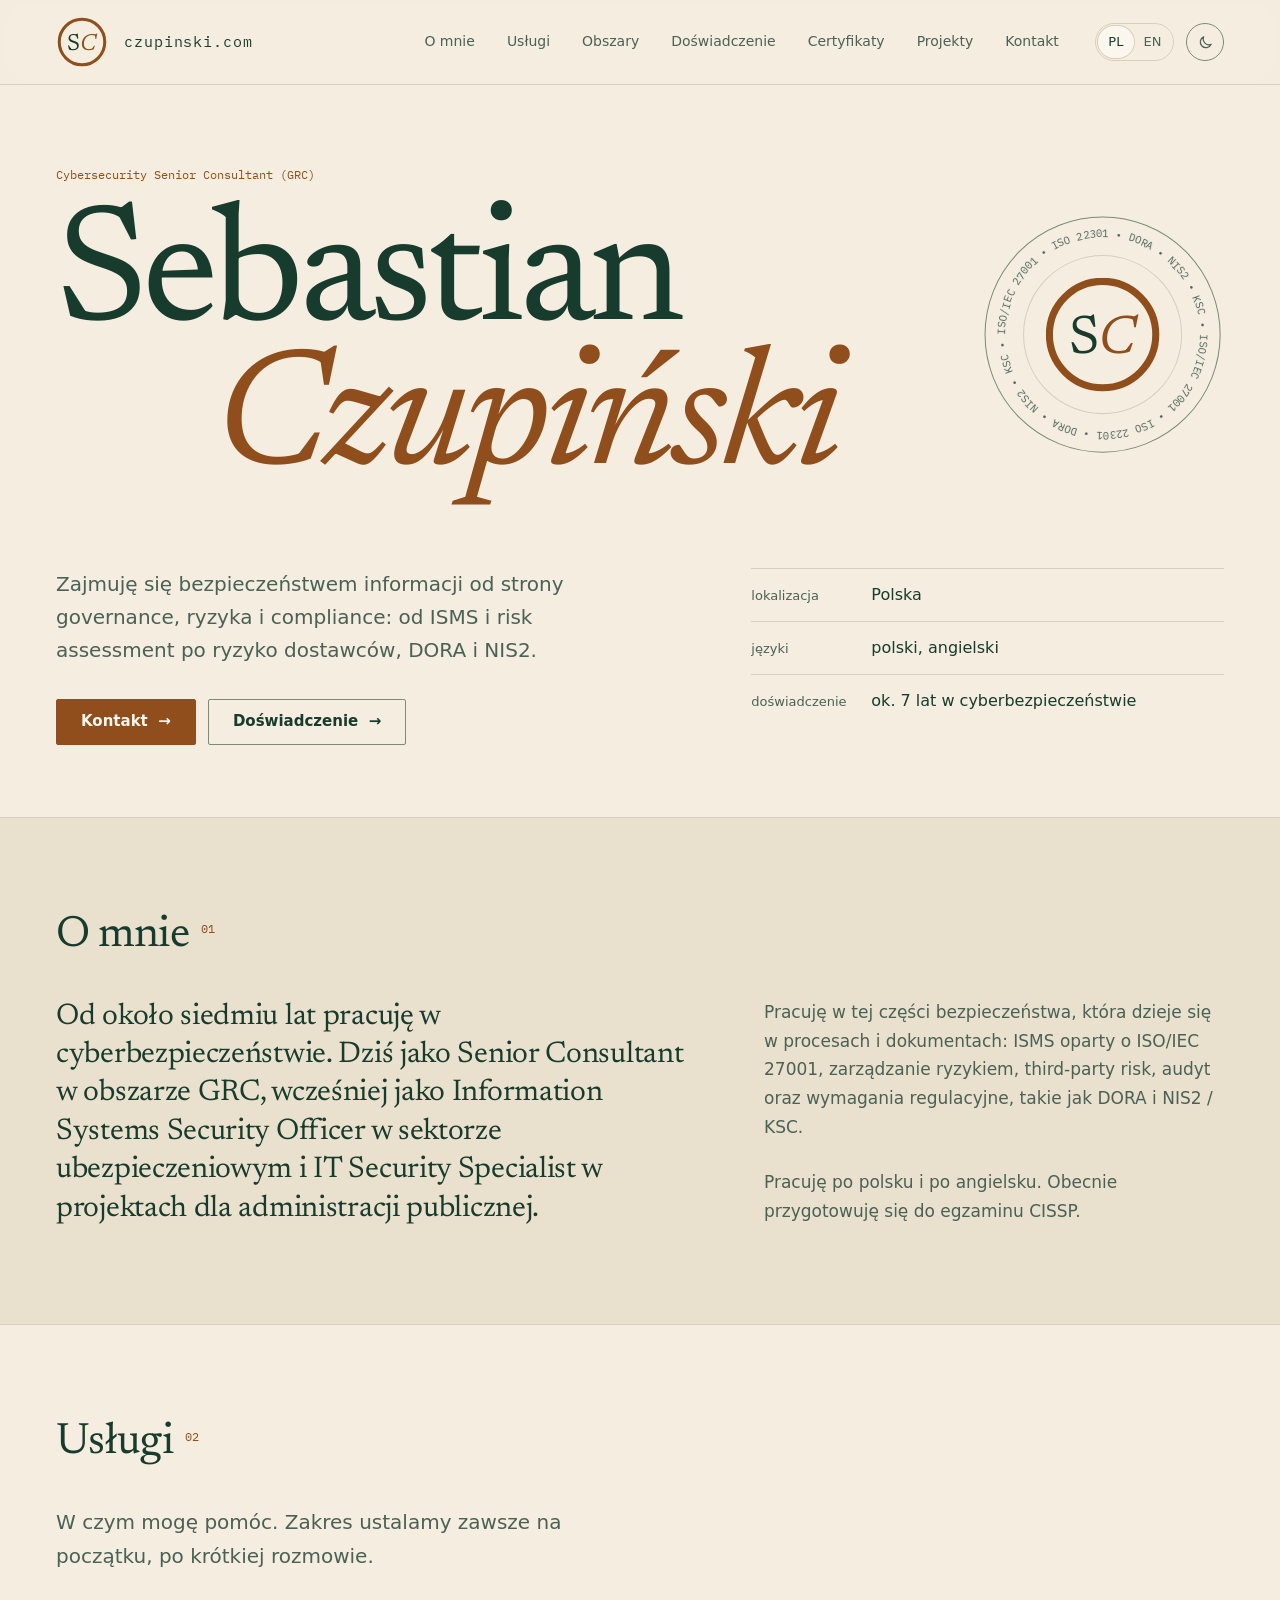
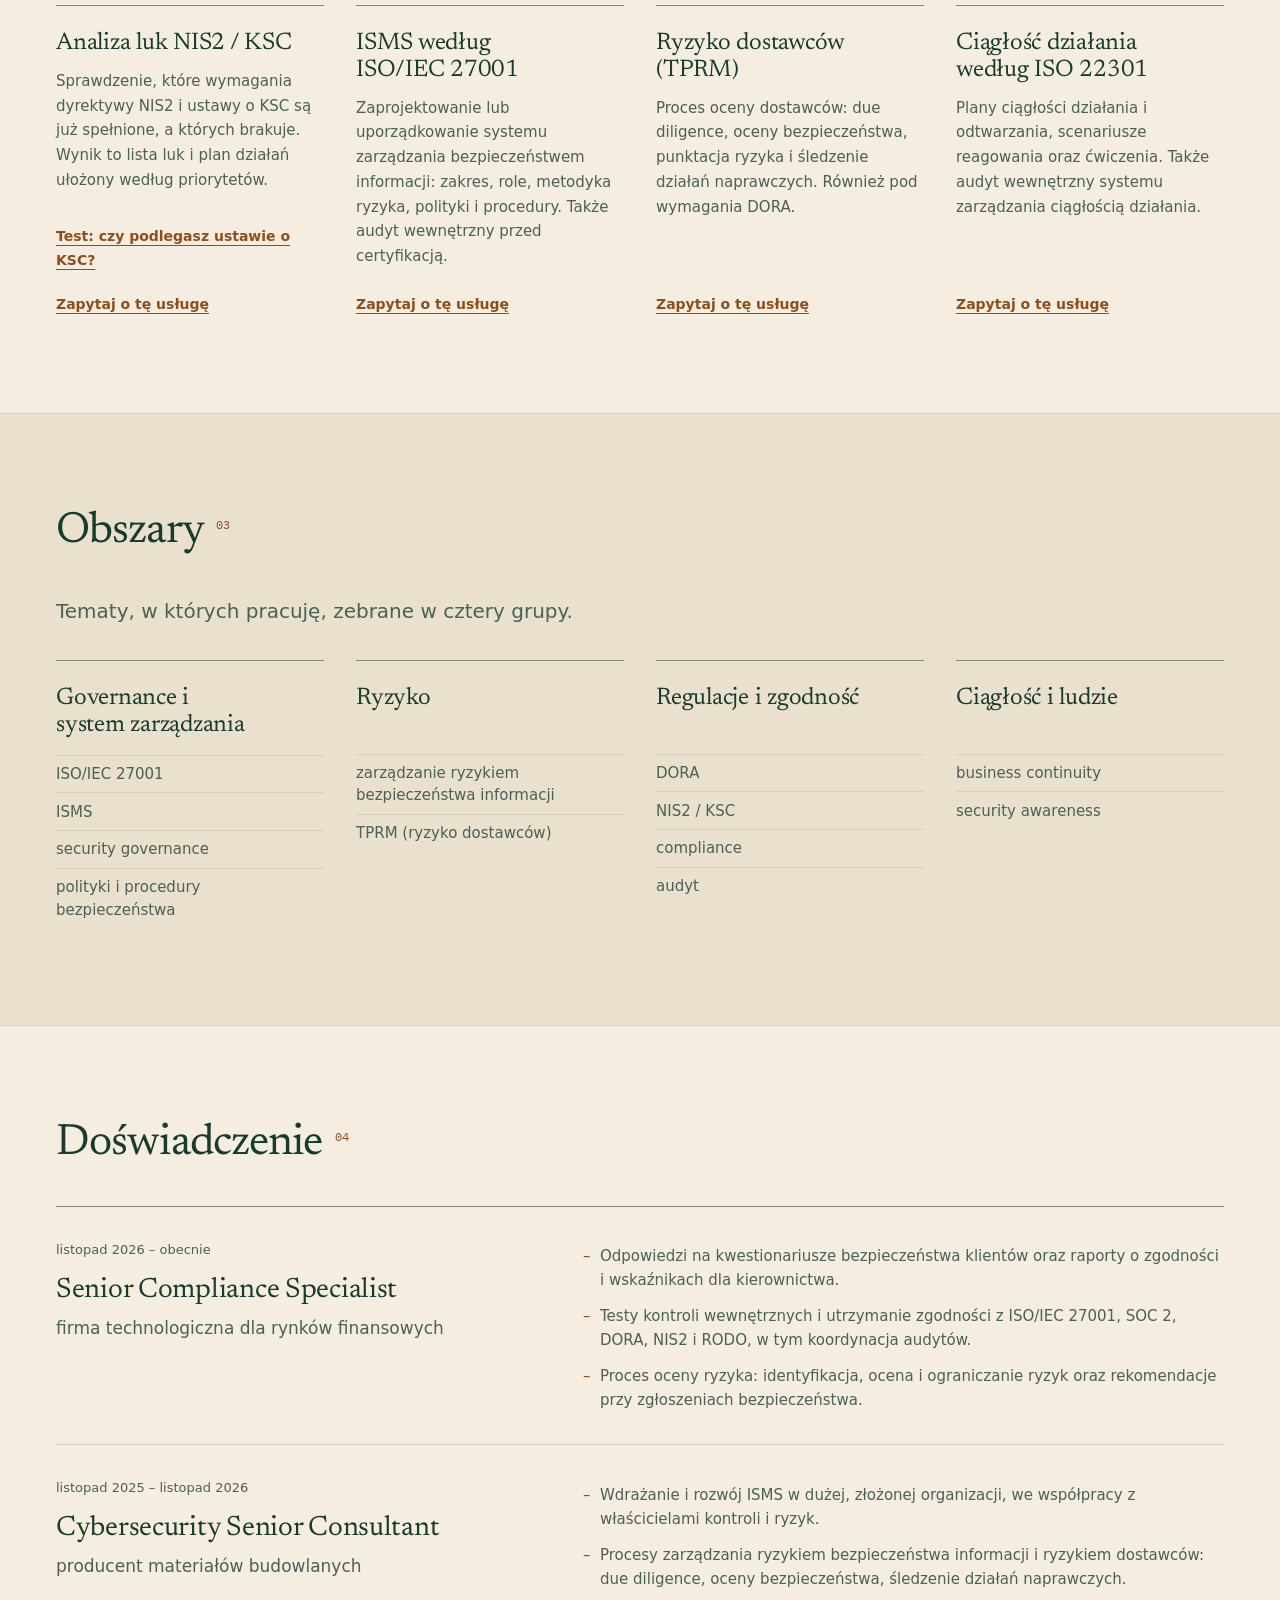
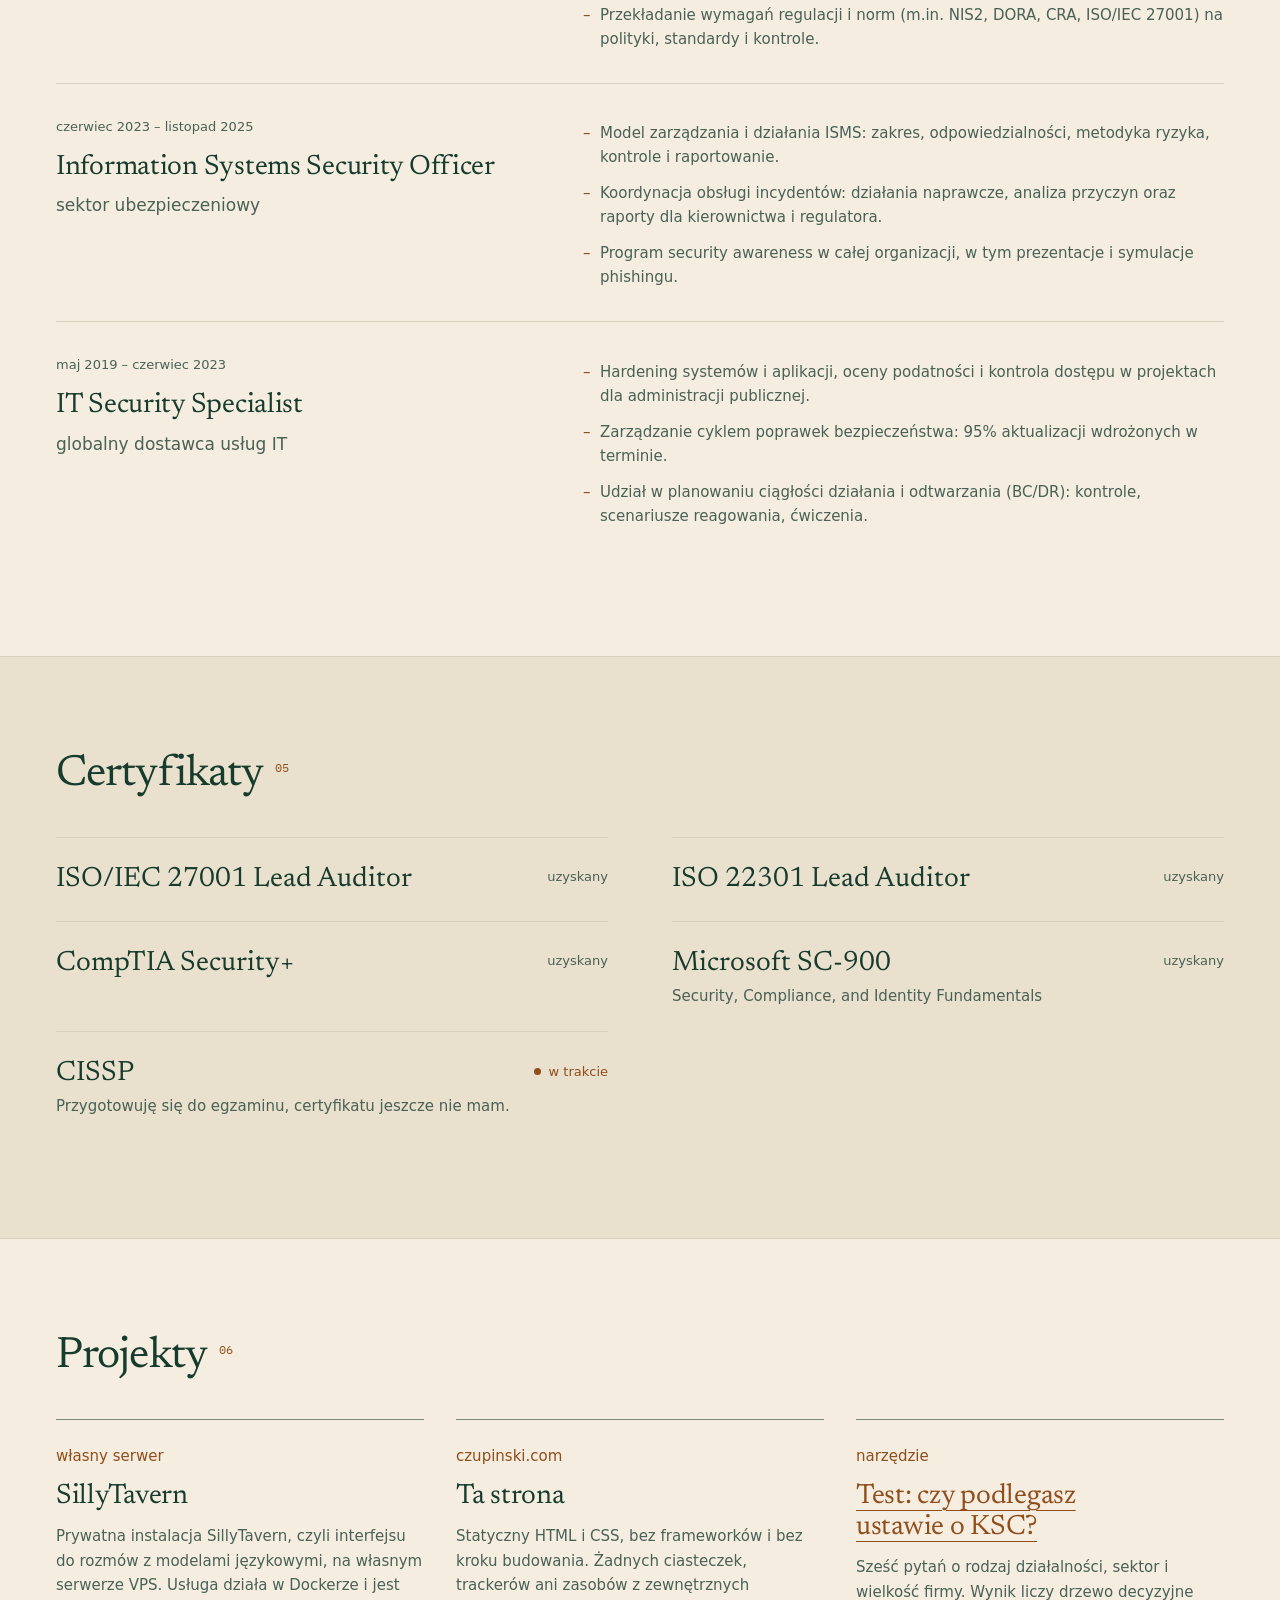
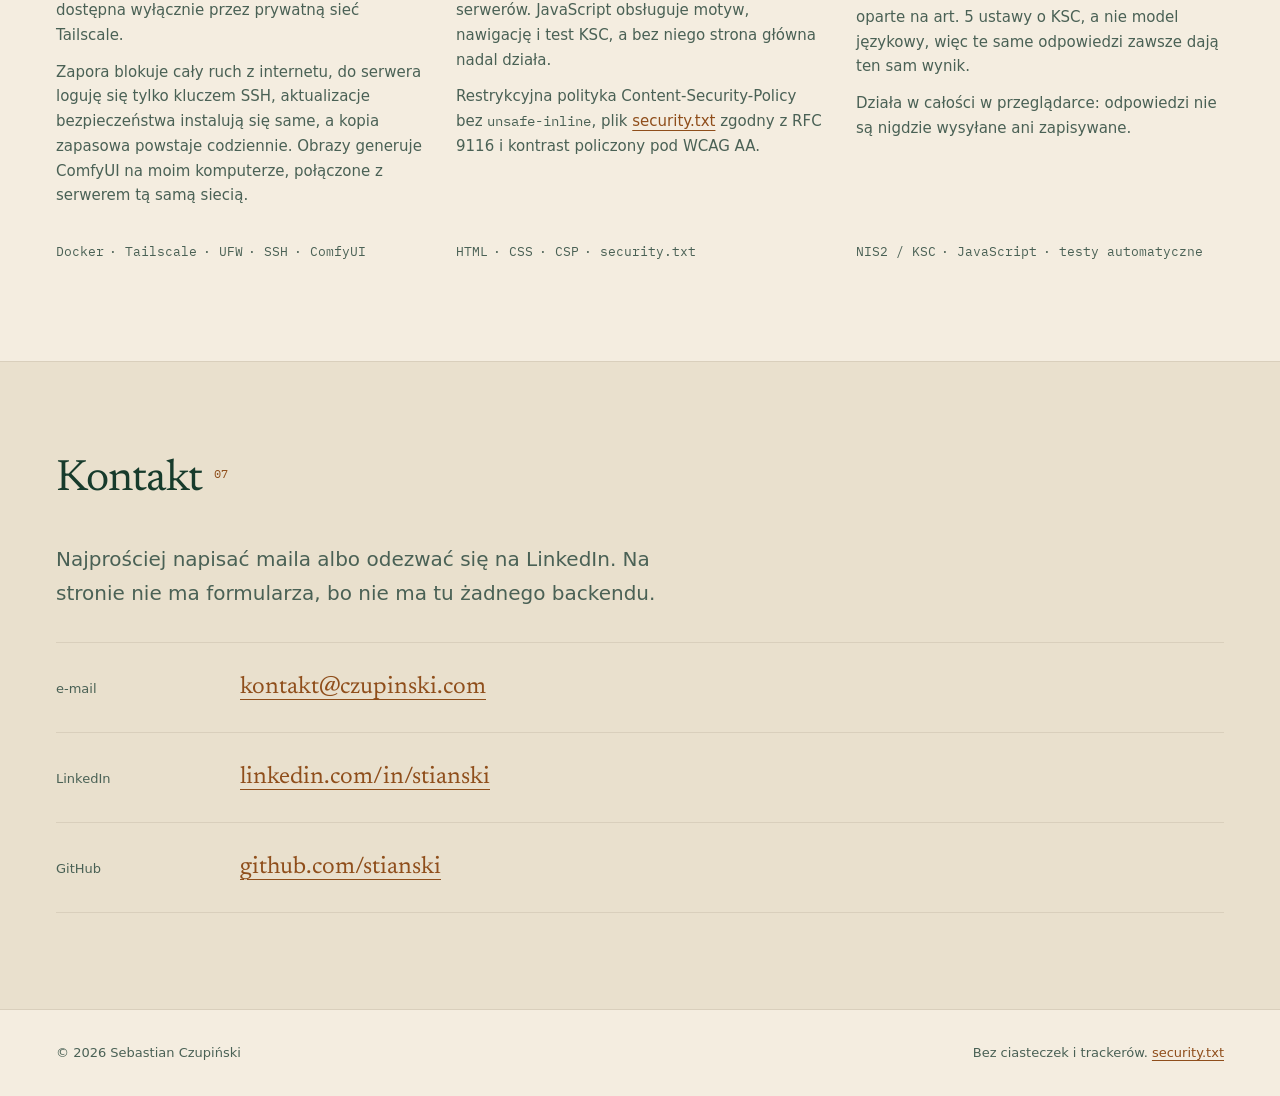
==== commit 5efff029: "Test KSC (PL i EN): czy firma podlega ustawie o KSC; karta projektu, link do GitHuba, strona bez zna" ====
--- a/index.html
+++ b/index.html
@@ -183,6 +183,9 @@
             <article class="service">
               <h3>Analiza luk NIS2 / KSC</h3>
               <p>Sprawdzenie, które wymagania dyrektywy NIS2 i ustawy o KSC są już spełnione, a których brakuje. Wynik to lista luk i plan działań ułożony według priorytetów.</p>
+              <!-- Link do narzędzia stoi nad linkiem kontaktowym, żeby "Zapytaj o tę usługę" było
+                   w jednej linii we wszystkich kartach. -->
+              <a href="narzedzia/czy-podlegam-pod-ksc/index.html">Test: czy podlegasz ustawie o KSC?</a>
               <a href="#kontakt">Zapytaj o tę usługę</a>
             </article>
             <article class="service">
@@ -379,7 +382,7 @@
           <article class="card">
             <p class="card-kicker">czupinski.com</p>
             <h3>Ta strona</h3>
-            <p>Statyczny HTML i CSS, bez frameworków i bez kroku budowania. Żadnych ciasteczek, trackerów ani zasobów z zewnętrznych serwerów. JavaScript obsługuje tylko motyw i nawigację, a bez niego strona nadal działa.</p>
+            <p>Statyczny HTML i CSS, bez frameworków i bez kroku budowania. Żadnych ciasteczek, trackerów ani zasobów z zewnętrznych serwerów. JavaScript obsługuje motyw, nawigację i test KSC, a bez niego strona główna nadal działa.</p>
             <p>Restrykcyjna polityka Content-Security-Policy bez <code>unsafe-inline</code>, plik <a href=".well-known/security.txt">security.txt</a> zgodny z RFC 9116 i kontrast policzony pod WCAG AA.</p>
             <ul class="tags">
               <li>HTML</li>
@@ -389,51 +392,29 @@
             </ul>
           </article>
 
-          <!-- Pusty szablon na kolejny projekt. -->
-          <article class="card card-empty">
-            <p class="card-kicker"><span class="todo">[TODO: kategoria]</span></p>
-            <h3><span class="todo">[TODO: nazwa projektu]</span></h3>
-            <p><span class="todo">[TODO: 2–3 zdania o tym, co to jest i co w nim zrobiłem]</span></p>
+          <article class="card">
+            <p class="card-kicker">narzędzie</p>
+            <h3><a href="narzedzia/czy-podlegam-pod-ksc/index.html">Test: czy podlegasz ustawie o KSC?</a></h3>
+            <p>Sześć pytań o rodzaj działalności, sektor i wielkość firmy. Wynik liczy drzewo decyzyjne oparte na art. 5 ustawy o KSC, a nie model językowy, więc te same odpowiedzi zawsze dają ten sam wynik.</p>
+            <p>Działa w całości w przeglądarce: odpowiedzi nie są nigdzie wysyłane ani zapisywane.</p>
+            <ul class="tags">
+              <li>NIS2 / KSC</li>
+              <li>JavaScript</li>
+              <li>testy automatyczne</li>
+            </ul>
           </article>
         </div>
       </div>
     </section>
 
-    <!-- 8. LINKI: miejsce na promowane odnośniki (inne strony, profile, publikacje).
-         Wypełnienie: zamień znaczniki na treść, a nazwę owiń linkiem, np.
-         <h3><a href="https://adres" rel="noopener noreferrer">Nazwa</a></h3>
-         Niepotrzebne karty usuń w całości. -->
-    <section class="section band-alt" id="linki" aria-labelledby="linki-tytul">
+    <!-- Sekcja "Więcej ode mnie" (promowane odnośniki) została usunięta 19.11.2026, bo nie było
+         czym jej wypełnić. Wzór do przywrócenia jest w historii Gita (commit baf159d). -->
+
+    <!-- 8. KONTAKT -->
+    <section class="section band-alt" id="kontakt" aria-labelledby="kontakt-tytul">
       <div class="container section-inner">
         <header>
           <span class="section-label" aria-hidden="true">07</span>
-          <h2 id="linki-tytul">Więcej ode mnie</h2>
-        </header>
-        <div class="card-grid">
-          <article class="card card-empty">
-            <p class="card-kicker"><span class="todo">[TODO: rodzaj, np. strona, blog, narzędzie]</span></p>
-            <h3><span class="todo">[TODO: nazwa i adres pierwszego linku]</span></h3>
-            <p><span class="todo">[TODO: jedno zdanie, co tam jest]</span></p>
-          </article>
-          <article class="card card-empty">
-            <p class="card-kicker"><span class="todo">[TODO: rodzaj]</span></p>
-            <h3><span class="todo">[TODO: nazwa i adres drugiego linku]</span></h3>
-            <p><span class="todo">[TODO: jedno zdanie, co tam jest]</span></p>
-          </article>
-          <article class="card card-empty">
-            <p class="card-kicker"><span class="todo">[TODO: rodzaj]</span></p>
-            <h3><span class="todo">[TODO: nazwa i adres trzeciego linku]</span></h3>
-            <p><span class="todo">[TODO: jedno zdanie, co tam jest]</span></p>
-          </article>
-        </div>
-      </div>
-    </section>
-
-    <!-- 9. KONTAKT -->
-    <section class="section" id="kontakt" aria-labelledby="kontakt-tytul">
-      <div class="container section-inner">
-        <header>
-          <span class="section-label" aria-hidden="true">08</span>
           <h2 id="kontakt-tytul">Kontakt</h2>
         </header>
         <div>
@@ -442,7 +423,7 @@
           <dl class="contact-list">
             <div><dt>e-mail</dt><dd><a href="mailto:kontakt@czupinski.com">kontakt@czupinski.com</a></dd></div>
             <div><dt>LinkedIn</dt><dd><a href="https://www.linkedin.com/in/stianski" rel="noopener noreferrer">linkedin.com/in/stianski</a></dd></div>
-            <div><dt>GitHub</dt><dd><span class="todo">[TODO: konto jeszcze nie istnieje]</span></dd></div>
+            <div><dt>GitHub</dt><dd><a href="https://github.com/stianski" rel="noopener noreferrer">github.com/stianski</a></dd></div>
           </dl>
         </div>
       </div>
--- a/assets/css/style.css
+++ b/assets/css/style.css
@@ -2019,3 +2019,763 @@
     animation: none !important;
   }
 }
+
+/* 12. NARZĘDZIE KSC (2026-11-18) ---------------------------------------------
+   Podstrona /narzedzia/czy-podlegam-pod-ksc/ i jej wersja angielska, kierunek
+   "Protokół": pytanie albo wynik oraz zapis odpowiedzi. Elementy tworzy
+   assets/js/ksc-strona.js; wynik liczy assets/js/ksc-test.js.
+   Na szerokim ekranie cała podstrona trzyma jedną siatkę 12 kolumn (.ksc-grid):
+   lewa część to kolumny 1-4, prawa zaczyna się zawsze od kolumny 6 (hero,
+   narzędzie, "Jak działa", pytania). Na telefonie wszystko stoi w jednej kolumnie,
+   a zapis odpowiedzi jest zwinięty do jednego wiersza pod pytaniem.
+   Styl kierunku B: linie zamiast pudełek, kolory wyłącznie ze zmiennych. */
+.ksc-hero {
+  padding-block: var(--space-5);
+}
+
+.ksc-hero .eyebrow {
+  margin-bottom: var(--space-3);
+  font-size: 0.875rem;
+}
+
+.ksc-hero h1 {
+  font-size: clamp(1.625rem, 7vw, 2.25rem);
+  line-height: 1.04;
+  letter-spacing: -0.03em;
+}
+
+.ksc-hero h1 em,
+.ksc-verdict em {
+  color: var(--color-accent);
+}
+
+.ksc-lead {
+  max-width: 36rem;
+  margin-top: var(--space-4);
+  color: var(--color-text-muted);
+  font-size: 1.0625rem;
+  line-height: 1.6;
+}
+
+/* Zdanie o prywatności stoi pod zapisem odpowiedzi, bo właśnie ich dotyczy. */
+.ksc-privacy {
+  margin-top: var(--space-4);
+  color: var(--color-text);
+  font-size: 0.875rem;
+  line-height: 1.55;
+}
+
+/* Miejsce na narzędzie zarezerwowane przed wczytaniem pytań, żeby strona nie skakała.
+   Tylko z JavaScriptem: bez niego w tym miejscu jest sam komunikat. */
+.js [data-ksc-app] {
+  min-height: 24rem;
+}
+
+.section.ksc-tool {
+  padding-block: var(--space-6) var(--space-7);
+}
+
+/* Komunikat bez JavaScriptu albo gdy nie udało się wczytać pytań. */
+.ksc-message {
+  max-width: 40rem;
+  color: var(--color-text-muted);
+}
+
+.ksc-kicker {
+  display: block;
+  color: var(--color-accent);
+  font-family: var(--font-mono);
+  font-size: 0.875rem;
+  letter-spacing: 0;
+}
+
+button.button {
+  font-family: var(--font-sans);
+  cursor: pointer;
+}
+
+/* Pytanie */
+.ksc-q {
+  min-width: 0;
+  margin: 0;
+  padding: 0;
+  border: 0;
+}
+
+.ksc-q legend {
+  padding: 0;
+  color: var(--color-heading);
+  font-family: var(--font-serif);
+  font-size: clamp(1.625rem, 5.5vw, 2.25rem);
+  line-height: 1.12;
+  letter-spacing: -0.015em;
+  text-wrap: balance;
+}
+
+.ksc-q legend .ksc-kicker {
+  margin-bottom: var(--space-3);
+  line-height: 1.5;
+}
+
+/* Fokus trafia tu ze skryptu po zmianie kroku; obrys byłby mylący, bo to nie kontrolka. */
+.ksc-q legend:focus,
+.ksc-verdict:focus {
+  outline: none;
+}
+
+/* Dopowiedzenie do pytania: zwykły tekst, wyraźnie niżej w hierarchii niż pytanie. */
+.ksc-hint {
+  max-width: 38rem;
+  margin-top: var(--space-3);
+  color: var(--color-text-muted);
+  line-height: 1.6;
+}
+
+/* Odpowiedzi: wiersze z liniami włosowymi. Cała etykieta jest klikalna. */
+.ksc-opts {
+  margin-top: var(--space-5);
+  border-top: 1px solid var(--color-border-strong);
+  border-bottom: 1px solid var(--color-border-strong);
+}
+
+.ksc-opt-row + .ksc-opt-row {
+  border-top: 1px solid var(--color-border);
+}
+
+.ksc-opt {
+  display: grid;
+  grid-template-columns: 1.25rem 1fr;
+  gap: var(--space-4);
+  align-items: start;
+  min-height: 3.25rem;
+  padding: 0.95rem 0;
+  line-height: 1.5;
+  cursor: pointer;
+}
+
+.ksc-opt input {
+  width: 1.25rem;
+  height: 1.25rem;
+  margin: 0.15rem 0 0;
+  background: transparent;
+  border: 1px solid var(--color-border-strong);
+  border-radius: 50%;
+  -webkit-appearance: none;
+  appearance: none;
+  cursor: pointer;
+}
+
+.ksc-opt input[type="checkbox"] {
+  border-radius: 2px;
+}
+
+/* Zaznaczenie: miedziany środek z odstępem w kolorze tła (cień do wewnątrz). */
+.ksc-opt input:checked {
+  background: var(--color-accent);
+  border-color: var(--color-accent);
+  box-shadow: inset 0 0 0 4px var(--color-bg);
+}
+
+.ksc-opt:hover span {
+  color: var(--color-heading);
+}
+
+@supports selector(:has(a)) {
+  .ksc-opt:has(input:checked) span {
+    color: var(--color-heading);
+    font-weight: 600;
+  }
+}
+
+/* Lista z załącznika pod odpowiedzią, której dotyczy; wcięta do tekstu etykiety. */
+.ksc-more {
+  margin: -0.75rem 0 var(--space-3) calc(1.25rem + var(--space-4));
+}
+
+/* Wysokość wiersza ok. 44 px: wygodny cel dla palca. */
+.ksc-more summary {
+  display: flex;
+  align-items: center;
+  gap: 0.6rem;
+  padding: 0.75rem 0;
+  color: var(--color-accent);
+  font-size: 0.9375rem;
+  cursor: pointer;
+}
+
+.ksc-more ul {
+  padding: 0 0 var(--space-2) 1.35rem;
+  color: var(--color-text-muted);
+  font-size: 0.9375rem;
+  line-height: 1.45;
+}
+
+.ksc-more summary::-webkit-details-marker {
+  display: none;
+}
+
+/* Ten sam znak co w przełączniku zapisu odpowiedzi; pusty tekst zastępczy dla czytników. */
+.ksc-more summary::before {
+  content: "+";
+  content: "+" / "";
+  width: 0.75rem;
+  font-family: var(--font-mono);
+  font-size: 1rem;
+  line-height: 1;
+}
+
+.ksc-more[open] summary::before {
+  content: "–";
+  content: "–" / "";
+}
+
+.ksc-more li {
+  padding-block: 0.3rem;
+  break-inside: avoid;
+}
+
+.ksc-err {
+  min-height: 1.5rem;
+  margin-top: var(--space-3);
+  color: var(--color-accent);
+  font-size: 0.9375rem;
+}
+
+.ksc-nav {
+  display: flex;
+  flex-wrap: wrap;
+  gap: var(--space-3);
+  margin-top: var(--space-4);
+}
+
+.ksc-back::after {
+  content: none;
+}
+
+/* W kodzie "Dalej" jest pierwszy (to on wysyła formularz), na ekranie "Wstecz" stoi po lewej. */
+.ksc-prev {
+  order: -1;
+}
+
+.ksc-nav .button {
+  min-height: 3rem;
+  padding-inline: var(--space-5);
+}
+
+/* "Zacznij od nowa": cichy przycisk tekstowy, żeby nie konkurował z główną propozycją. */
+.ksc-textbtn {
+  min-height: 3rem;
+  padding: 0 var(--space-3);
+  background: none;
+  color: var(--color-text-muted);
+  border: 0;
+  font: inherit;
+  font-size: 0.9375rem;
+  text-decoration: underline;
+  text-decoration-thickness: 1px;
+  text-underline-offset: 0.25em;
+  cursor: pointer;
+}
+
+.ksc-textbtn:hover {
+  color: var(--color-accent);
+}
+
+/* Wynik. Selektor z .section, żeby wygrać z ogólnym ".section h2". */
+.section .ksc-verdict {
+  margin-top: var(--space-3);
+  font-size: clamp(2.5rem, 10.5vw, 3.25rem);
+  line-height: 1;
+  letter-spacing: -0.025em;
+  text-wrap: balance;
+}
+
+.ksc-result-text {
+  max-width: 40rem;
+  margin-top: var(--space-4);
+  color: var(--color-text);
+  font-size: 1.125rem;
+  line-height: 1.6;
+}
+
+.ksc-notes {
+  margin-top: var(--space-5);
+}
+
+.ksc-notes div {
+  display: grid;
+  gap: var(--space-1);
+  padding-block: 0.85rem;
+  border-top: 1px solid var(--color-border);
+}
+
+/* Pierwsza uwaga (dla podlegających: termin, który już minął) zaczyna się linią w akcencie. */
+.ksc-notes div:first-child {
+  border-top-color: var(--color-accent);
+}
+
+.ksc-notes dt {
+  color: var(--color-accent);
+  font-size: 0.9375rem;
+}
+
+.ksc-notes dd {
+  color: var(--color-text-muted);
+  line-height: 1.6;
+}
+
+/* Następny krok: jedna propozycja z linkiem do Kontaktu, jak w sekcji "Usługi". */
+.ksc-next {
+  margin-top: var(--space-5);
+  padding-top: var(--space-4);
+  border-top: 1px solid var(--color-border-strong);
+}
+
+.ksc-next h3 {
+  margin-top: var(--space-1);
+  font-size: 1.5rem;
+}
+
+.ksc-next p {
+  max-width: 40rem;
+  margin-top: var(--space-3);
+  color: var(--color-text-muted);
+  line-height: 1.65;
+}
+
+.ksc-result > .ksc-nav {
+  margin-top: var(--space-3);
+}
+
+.ksc-meta + .ksc-meta {
+  margin-top: var(--space-2);
+}
+
+.ksc-next .ksc-nav {
+  margin-top: var(--space-5);
+}
+
+.ksc-meta {
+  max-width: 40rem;
+  margin-top: var(--space-6);
+  color: var(--color-text-muted);
+  font-size: 0.875rem;
+  line-height: 1.6;
+}
+
+/* Zapis odpowiedzi. Na telefonie: jeden wiersz-przełącznik pod pytaniem, lista po rozwinięciu. */
+.ksc-aside {
+  margin-top: var(--space-7);
+}
+
+.ksc-result > .ksc-aside {
+  margin-top: var(--space-6);
+}
+
+.ksc-log-title {
+  display: none;
+  margin-bottom: var(--space-3);
+  color: var(--color-text-muted);
+  font-size: 0.875rem;
+}
+
+.ksc-log-toggle {
+  display: flex;
+  align-items: center;
+  justify-content: space-between;
+  width: 100%;
+  min-height: 3.25rem;
+  padding: 0;
+  background: none;
+  color: var(--color-heading);
+  border: 0;
+  border-top: 1px solid var(--color-border-strong);
+  border-bottom: 1px solid var(--color-border);
+  font: inherit;
+  font-size: 0.9375rem;
+  text-align: left;
+  cursor: pointer;
+}
+
+/* Znak rozwinięcia dopisany w CSS, pusty tekst zastępczy dla czytników (stan mówi aria-expanded). */
+.ksc-log-toggle::after {
+  content: "+";
+  content: "+" / "";
+  color: var(--color-accent);
+  font-family: var(--font-mono);
+  font-size: 1.25rem;
+}
+
+.ksc-log-toggle[aria-expanded="true"]::after {
+  content: "–";
+  content: "–" / "";
+}
+
+.ksc-log {
+  display: none;
+  counter-reset: krok;
+}
+
+.ksc-aside.is-open .ksc-log {
+  display: block;
+}
+
+.ksc-log li {
+  display: grid;
+  grid-template-columns: 2rem 1fr;
+  align-items: start;
+  border-bottom: 1px solid var(--color-border);
+}
+
+.ksc-log li::before {
+  counter-increment: krok;
+  content: "0" counter(krok);
+  padding-top: 0.8rem;
+  color: var(--color-text-muted);
+  font-family: var(--font-mono);
+  font-size: 0.8125rem;
+}
+
+/* Wiersz zapisu: etykieta i odpowiedź po lewej, "zmień" po prawej. Dla udzielonej
+   odpowiedzi cały wiersz jest przyciskiem (min. 48 px wysokości). */
+.ksc-log-row {
+  display: grid;
+  grid-template-columns: 1fr auto;
+  gap: 0 var(--space-3);
+  align-items: center;
+  width: 100%;
+  min-height: 3rem;
+  padding: 0.6rem 0;
+  background: none;
+  color: inherit;
+  border: 0;
+  font: inherit;
+  text-align: left;
+}
+
+button.ksc-log-row {
+  cursor: pointer;
+}
+
+.ksc-log .q {
+  grid-column: 1;
+  color: var(--color-text-muted);
+  font-size: 0.875rem;
+  line-height: 1.5;
+}
+
+.ksc-log .a {
+  grid-column: 1;
+  color: var(--color-heading);
+  font-size: 0.9375rem;
+  line-height: 1.45;
+}
+
+.ksc-change {
+  grid-row: 1 / span 2;
+  grid-column: 2;
+  color: var(--color-accent);
+  font-size: 0.9375rem;
+  text-decoration: underline;
+  text-decoration-thickness: 1px;
+  text-underline-offset: 0.25em;
+}
+
+button.ksc-log-row:hover .ksc-change {
+  color: var(--color-accent-hover);
+}
+
+.ksc-log .is-current::before {
+  color: var(--color-accent);
+}
+
+.ksc-log .is-current .q {
+  color: var(--color-heading);
+  font-weight: 600;
+}
+
+.ksc-log .is-current .a {
+  color: var(--color-accent);
+}
+
+.ksc-log .is-empty .a {
+  color: var(--color-text-muted);
+}
+
+.ksc-log-count {
+  color: var(--color-accent);
+}
+
+/* Sekcje pod narzędziem */
+.ksc-how div {
+  padding-block: var(--space-5);
+  border-top: 1px solid var(--color-border);
+}
+
+.ksc-how div:first-child {
+  border-top-color: var(--color-border-strong);
+}
+
+.ksc-how h3 {
+  font-size: 1.5rem;
+}
+
+.ksc-how p {
+  max-width: 38rem;
+  margin-top: var(--space-2);
+  color: var(--color-text-muted);
+  line-height: 1.65;
+}
+
+.ksc-faq div {
+  display: grid;
+  gap: var(--space-3);
+  padding-block: var(--space-5);
+  border-top: 1px solid var(--color-border);
+}
+
+.ksc-faq div:first-child {
+  border-top-color: var(--color-border-strong);
+}
+
+.ksc-faq dt {
+  color: var(--color-heading);
+  font-family: var(--font-serif);
+  font-size: 1.375rem;
+  line-height: 1.25;
+}
+
+.ksc-faq dd {
+  max-width: 38rem;
+  color: var(--color-text-muted);
+  line-height: 1.65;
+}
+
+/* Usługi na stronie głównej: drugi link w karcie stoi tuż pod pierwszym. */
+.service a + a {
+  margin-top: 0;
+  padding-top: var(--space-2);
+}
+
+/* Telefon: przyciski na pełną szerokość, jeden pod drugim. */
+@media (max-width: 39.99em) {
+  .ksc-nav .button {
+    flex: 2 1 0;
+    min-height: 3rem;
+    padding-inline: var(--space-3);
+  }
+
+  .ksc-nav .ksc-prev {
+    flex: 1 1 0;
+  }
+
+  .ksc-result .ksc-nav {
+    flex-direction: column;
+    align-items: stretch;
+  }
+
+  .ksc-result .ksc-nav .button {
+    flex: none;
+    width: 100%;
+  }
+
+  .ksc-textbtn {
+    align-self: flex-start;
+    padding-left: 0;
+  }
+}
+
+@media (min-width: 40em) {
+  /* Etykieta i przełącznik listy zajmują to samo pole siatki: etykieta od lewej, przełącznik
+     dosunięty do prawej, więc wszystkie wiersze odpowiedzi mają tę samą wysokość. Lista rozwija
+     się pod spodem. pointer-events przepuszcza kliknięcia w etykietę pod pustą częścią pola. */
+  .ksc-opt-row {
+    display: grid;
+  }
+
+  .ksc-opt-row > * {
+    grid-area: 1 / 1;
+  }
+
+  .ksc-opt {
+    align-self: start;
+  }
+
+  .ksc-more {
+    margin: 0;
+    pointer-events: none;
+  }
+
+  .ksc-more summary,
+  .ksc-more ul {
+    pointer-events: auto;
+  }
+
+  .ksc-more summary {
+    width: max-content;
+    min-height: 3.25rem;
+    margin-left: auto;
+    padding-block: 0;
+  }
+
+  .ksc-more ul {
+    columns: 2;
+    column-gap: var(--space-6);
+    padding: 0 0 var(--space-4) calc(1.25rem + var(--space-4));
+  }
+
+  @supports selector(:has(a)) {
+    .ksc-opt-row:has(.ksc-more) .ksc-opt {
+      padding-right: 11rem;
+    }
+  }
+
+  .ksc-notes div {
+    grid-template-columns: 9rem 1fr;
+    align-items: baseline;
+  }
+}
+
+@media (min-width: 60em) {
+  .ksc-grid,
+  .ksc-faq div {
+    display: grid;
+    grid-template-columns: repeat(12, 1fr);
+    column-gap: var(--space-5);
+    align-items: start;
+  }
+
+  /* Zwarty tytuł: to strona narzędzia, więc pytanie ma być widać bez przewijania.
+     Tytuł w lewej części siatki, wstęp w prawej, na wysokości dolnego wiersza tytułu. */
+  .ksc-hero {
+    padding-block: 1.75rem;
+  }
+
+  .ksc-hero .eyebrow {
+    grid-column: 1 / -1;
+  }
+
+  .ksc-hero h1 {
+    grid-column: 1 / 6;
+    font-size: 2.5rem;
+    line-height: 1.02;
+  }
+
+  .ksc-hero .ksc-lead {
+    grid-column: 6 / -1;
+    align-self: end;
+    margin-top: 0;
+    padding-bottom: 0.15rem;
+    font-size: 1.0625rem;
+  }
+
+  /* Narzędzie zaczyna się wyżej niż zwykła sekcja, żeby pytanie było widać bez przewijania. */
+  .section.ksc-tool {
+    padding-block: 3.5rem 5rem;
+  }
+
+  .ksc-body {
+    grid-row: 1;
+    grid-column: 6 / -1;
+  }
+
+  /* Zapis odpowiedzi w lewej kolumnie, zawsze rozwinięty, zostaje na ekranie przy długich pytaniach. */
+  .ksc-aside {
+    grid-row: 1;
+    grid-column: 1 / 5;
+    position: sticky;
+    top: 7rem;
+    margin-top: 0;
+  }
+
+  /* Wynik: dzieci bloku wyniku stają się bezpośrednimi elementami siatki. Zapis odpowiedzi
+     idzie do lewej kolumny przez wszystkie wiersze, reszta zostaje w prawej. */
+  .ksc-result {
+    display: contents;
+  }
+
+  .ksc-result > * {
+    grid-column: 6 / -1;
+  }
+
+  .ksc-result > .ksc-aside {
+    grid-row: 1 / span 12;
+    grid-column: 1 / 5;
+    margin-top: 0;
+  }
+
+  .ksc-log-title {
+    display: block;
+  }
+
+  .ksc-log-toggle {
+    display: none;
+  }
+
+  .ksc-log {
+    display: block;
+    border-top: 1px solid var(--color-border-strong);
+  }
+
+  .section .ksc-verdict {
+    font-size: 3.25rem;
+    line-height: 1;
+  }
+
+  /* Propozycja w jednym rzędzie: opis po lewej, przycisk po prawej. */
+  .ksc-next {
+    display: grid;
+    grid-template-columns: 1fr auto;
+    column-gap: var(--space-6);
+    align-items: center;
+  }
+
+  .ksc-next > * {
+    grid-column: 1;
+  }
+
+  .ksc-next .ksc-nav {
+    grid-row: 1 / span 3;
+    grid-column: 2;
+    margin-top: 0;
+  }
+
+  .ksc-how-wrap .section-intro {
+    grid-column: 1 / 5;
+    margin-bottom: 0;
+    font-size: 1.125rem;
+  }
+
+  .ksc-how {
+    grid-column: 6 / -1;
+  }
+
+  .ksc-faq dt {
+    grid-column: 1 / 5;
+  }
+
+  .ksc-faq dd {
+    grid-column: 6 / -1;
+  }
+}
+
+/* Telefon: po pierwszej odpowiedzi wstęp znika, żeby pytanie stało wyżej. */
+@media (max-width: 59.99em) {
+  .ksc-started .ksc-lead {
+    display: none;
+  }
+}
+
+/* Wydruk wyniku: bez przycisków, z rozwiniętym zapisem odpowiedzi. */
+@media print {
+  .ksc-nav,
+  .ksc-change,
+  .ksc-next,
+  .ksc-log-toggle {
+    display: none;
+  }
+
+  .ksc-log {
+    display: block;
+  }
+}
